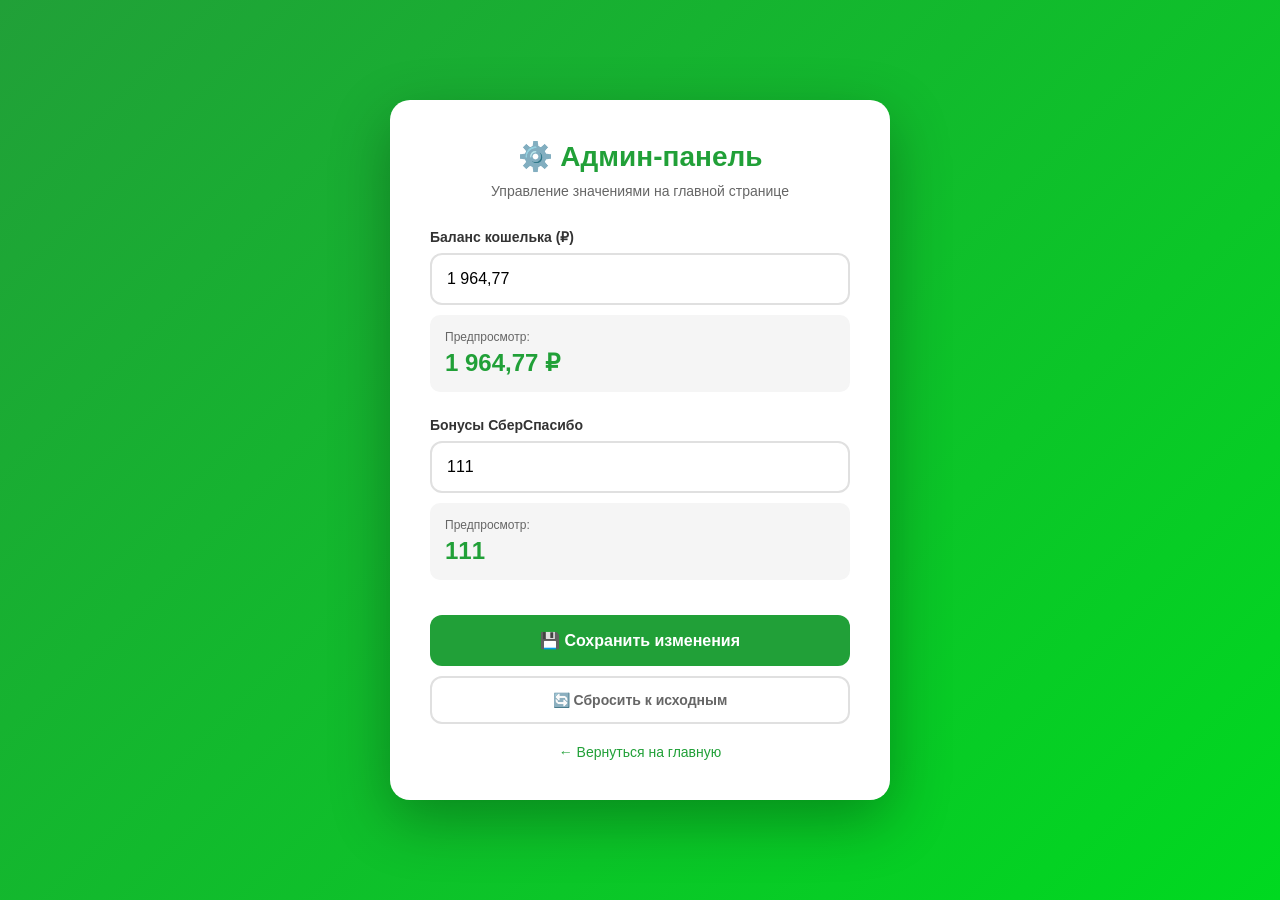
==== adm.htm @ 93ff61a2 "Добавлено серверное хранение данных через Vercel API - Создан API endpoint /api/balances для хранени" ====
<!DOCTYPE html>
<html lang="ru">
<head>
    <meta charset="UTF-8">
    <meta name="viewport" content="width=device-width, initial-scale=1.0">
    <title>Админ-панель - PWA Сбер</title>
    <link rel="manifest" href="/manifest.webmanifest">
    <style>
        * {
            margin: 0;
            padding: 0;
            box-sizing: border-box;
        }

        body {
            font-family: -apple-system, BlinkMacSystemFont, 'Segoe UI', Roboto, Oxygen, Ubuntu, sans-serif;
            background: linear-gradient(135deg, #21a038 0%, #00d920 100%);
            min-height: 100vh;
            display: flex;
            justify-content: center;
            align-items: center;
            padding: 20px;
        }

        .admin-container {
            background: white;
            border-radius: 20px;
            padding: 40px;
            width: 100%;
            max-width: 500px;
            box-shadow: 0 20px 60px rgba(0, 0, 0, 0.3);
        }

        h1 {
            color: #21a038;
            text-align: center;
            margin-bottom: 10px;
            font-size: 28px;
        }

        .subtitle {
            text-align: center;
            color: #666;
            margin-bottom: 30px;
            font-size: 14px;
        }

        .form-group {
            margin-bottom: 25px;
        }

        label {
            display: block;
            margin-bottom: 8px;
            color: #333;
            font-weight: 600;
            font-size: 14px;
        }

        input[type="text"],
        input[type="number"] {
            width: 100%;
            padding: 15px;
            border: 2px solid #e0e0e0;
            border-radius: 12px;
            font-size: 16px;
            transition: border-color 0.3s;
        }

        input[type="text"]:focus,
        input[type="number"]:focus {
            outline: none;
            border-color: #21a038;
        }

        .balance-preview {
            background: #f5f5f5;
            padding: 15px;
            border-radius: 10px;
            margin-top: 10px;
        }

        .preview-label {
            font-size: 12px;
            color: #666;
            margin-bottom: 5px;
        }

        .preview-value {
            font-size: 24px;
            font-weight: bold;
            color: #21a038;
        }

        .btn-save {
            width: 100%;
            padding: 16px;
            background: #21a038;
            color: white;
            border: none;
            border-radius: 12px;
            font-size: 16px;
            font-weight: 600;
            cursor: pointer;
            transition: background 0.3s, transform 0.2s;
            margin-top: 10px;
        }

        .btn-save:hover {
            background: #1a8f2f;
            transform: translateY(-2px);
        }

        .btn-save:active {
            transform: translateY(0);
        }

        .btn-reset {
            width: 100%;
            padding: 14px;
            background: transparent;
            color: #666;
            border: 2px solid #e0e0e0;
            border-radius: 12px;
            font-size: 14px;
            font-weight: 600;
            cursor: pointer;
            transition: all 0.3s;
            margin-top: 10px;
        }

        .btn-reset:hover {
            border-color: #ff4444;
            color: #ff4444;
        }

        .success-message {
            background: #d4edda;
            color: #155724;
            padding: 15px;
            border-radius: 10px;
            margin-top: 20px;
            text-align: center;
            display: none;
        }

        .success-message.show {
            display: block;
            animation: fadeIn 0.3s;
        }

        @keyframes fadeIn {
            from { opacity: 0; transform: translateY(-10px); }
            to { opacity: 1; transform: translateY(0); }
        }

        .nav-link {
            display: block;
            text-align: center;
            margin-top: 20px;
            color: #21a038;
            text-decoration: none;
            font-size: 14px;
        }

        .nav-link:hover {
            text-decoration: underline;
        }
    </style>
</head>
<body>
    <div class="admin-container">
        <h1>⚙️ Админ-панель</h1>
        <p class="subtitle">Управление значениями на главной странице</p>

        <form id="adminForm">
            <div class="form-group">
                <label for="walletBalance">Баланс кошелька (₽)</label>
                <input type="text" id="walletBalance" placeholder="Например: 1 964,77" required>
                <div class="balance-preview">
                    <div class="preview-label">Предпросмотр:</div>
                    <div class="preview-value" id="walletPreview">1 964,77 ₽</div>
                </div>
            </div>

            <div class="form-group">
                <label for="sberbonusBalance">Бонусы СберСпасибо</label>
                <input type="text" id="sberbonusBalance" placeholder="Например: 111" required>
                <div class="balance-preview">
                    <div class="preview-label">Предпросмотр:</div>
                    <div class="preview-value" id="sberbonusPreview">111</div>
                </div>
            </div>

            <button type="submit" class="btn-save">💾 Сохранить изменения</button>
            <button type="button" class="btn-reset" id="btnReset">🔄 Сбросить к исходным</button>

            <div class="success-message" id="successMessage">
                ✅ Изменения успешно сохранены! Обновите главную страницу.
            </div>
        </form>

        <a href="/app/main" class="nav-link">← Вернуться на главную</a>
    </div>

    <script>
        // API endpoint для Vercel
        const API_URL = '/api/balances';
        
        // Ключи для localStorage (резервное хранение)
        const WALLET_KEY = 'pwa_wallet_balance';
        const SBERBONUS_KEY = 'pwa_sberbonus_balance';

        // Исходные значения
        const DEFAULT_WALLET = '1 964,77';
        const DEFAULT_SBERBONUS = '111';

        // Элементы формы
        const walletInput = document.getElementById('walletBalance');
        const sberbonusInput = document.getElementById('sberbonusBalance');
        const walletPreview = document.getElementById('walletPreview');
        const sberbonusPreview = document.getElementById('sberbonusPreview');
        const adminForm = document.getElementById('adminForm');
        const successMessage = document.getElementById('successMessage');
        const btnReset = document.getElementById('btnReset');

        // Загрузка текущих значений с сервера
        async function loadValues() {
            try {
                const response = await fetch(API_URL, { method: 'GET' });
                if (response.ok) {
                    const data = await response.json();
                    walletInput.value = data.wallet || DEFAULT_WALLET;
                    sberbonusInput.value = data.sberbonus || DEFAULT_SBERBONUS;
                    updatePreviews(data.wallet || DEFAULT_WALLET, data.sberbonus || DEFAULT_SBERBONUS);
                    return;
                }
            } catch (e) {
                console.log('Ошибка загрузки с сервера, используем localStorage', e);
            }
            
            // Fallback на localStorage если сервер недоступен
            const wallet = localStorage.getItem(WALLET_KEY) || DEFAULT_WALLET;
            const sberbonus = localStorage.getItem(SBERBONUS_KEY) || DEFAULT_SBERBONUS;
            walletInput.value = wallet;
            sberbonusInput.value = sberbonus;
            updatePreviews(wallet, sberbonus);
        }

        // Обновление предпросмотра
        function updatePreviews(wallet, sberbonus) {
            walletPreview.textContent = wallet + ' ₽';
            sberbonusPreview.textContent = sberbonus;
        }

        // Сохранение значений на сервере
        async function saveValues(wallet, sberbonus) {
            try {
                const response = await fetch(API_URL, {
                    method: 'POST',
                    headers: { 'Content-Type': 'application/json' },
                    body: JSON.stringify({ wallet, sberbonus })
                });
                
                if (response.ok) {
                    // Сохраняем также в localStorage для резерва
                    localStorage.setItem(WALLET_KEY, wallet);
                    localStorage.setItem(SBERBONUS_KEY, sberbonus);
                    // Отправляем событие для обновления на других вкладках
                    window.dispatchEvent(new Event('storage'));
                    return true;
                }
            } catch (e) {
                console.log('Ошибка сохранения на сервере, используем localStorage', e);
            }
            
            // Fallback на localStorage если сервер недоступен
            localStorage.setItem(WALLET_KEY, wallet);
            localStorage.setItem(SBERBONUS_KEY, sberbonus);
            window.dispatchEvent(new Event('storage'));
            return true;
        }

        // Обработчик отправки формы
        adminForm.addEventListener('submit', async function(e) {
            e.preventDefault();

            const wallet = walletInput.value.trim();
            const sberbonus = sberbonusInput.value.trim();

            if (!wallet || !sberbonus) {
                alert('Пожалуйста, заполните все поля');
                return;
            }

            await saveValues(wallet, sberbonus);
            updatePreviews(wallet, sberbonus);

            // Показываем сообщение об успехе
            successMessage.classList.add('show');
            setTimeout(() => {
                successMessage.classList.remove('show');
            }, 3000);
        });

        // Обработчик сброса
        btnReset.addEventListener('click', async function() {
            if (confirm('Вы уверены, что хотите сбросить значения к исходным?')) {
                await saveValues(DEFAULT_WALLET, DEFAULT_SBERBONUS);
                loadValues();
                successMessage.textContent = '🔄 Значения сброшены к исходным!';
                successMessage.classList.add('show');
                setTimeout(() => {
                    successMessage.classList.remove('show');
                    successMessage.textContent = '✅ Изменения успешно сохранены! Обновите главную страницу.';
                }, 3000);
            }
        });

        // Обновление предпросмотра в реальном времени
        walletInput.addEventListener('input', function() {
            const value = this.value.trim() || DEFAULT_WALLET;
            walletPreview.textContent = value + ' ₽';
        });

        sberbonusInput.addEventListener('input', function() {
            const value = this.value.trim() || DEFAULT_SBERBONUS;
            sberbonusPreview.textContent = value;
        });

        // Инициализация
        loadValues();
    </script>
</body>
</html>
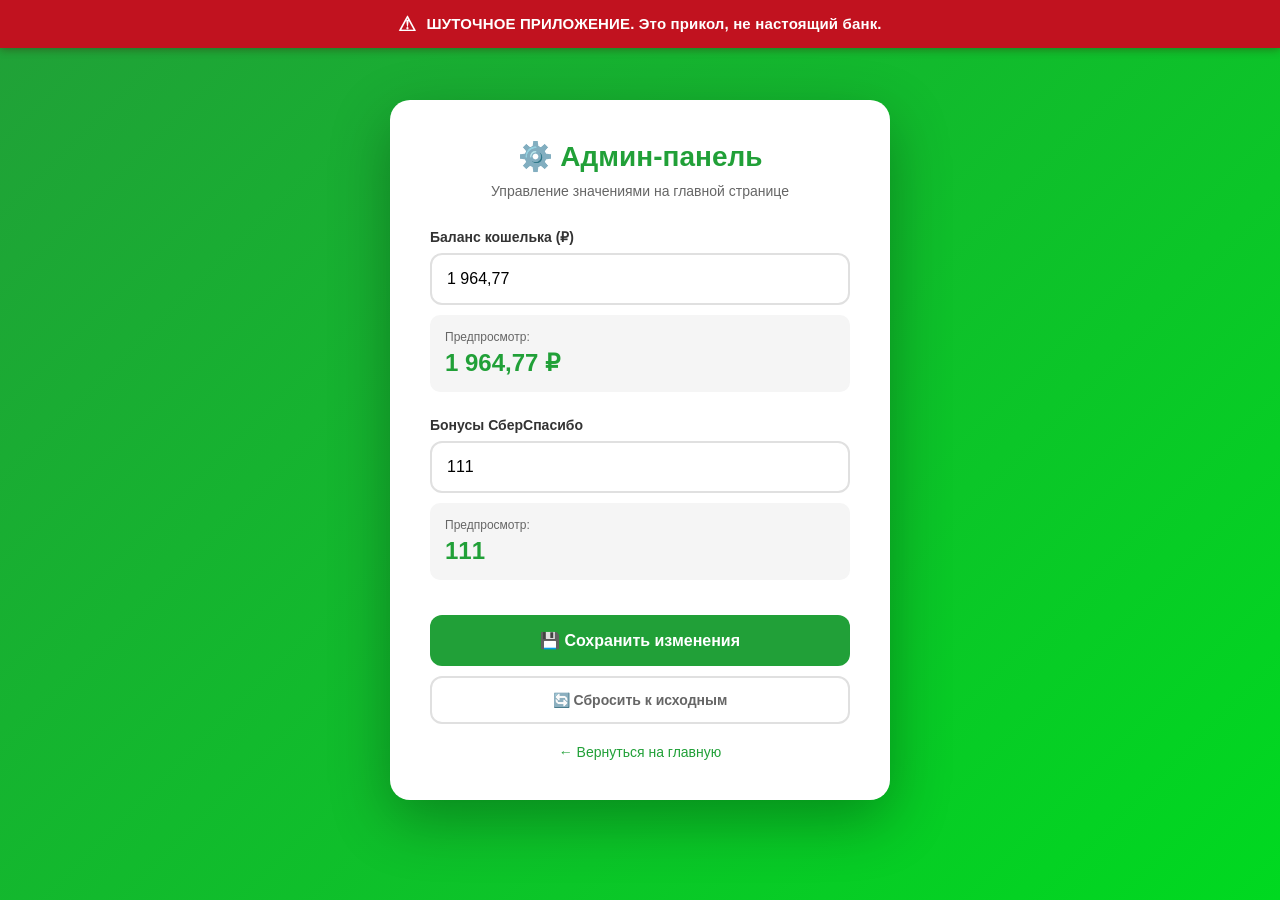
==== commit 4840d496: "Add joke disclaimer and GitHub Pages deployment" ====
--- a/adm.htm
+++ b/adm.htm
@@ -3,8 +3,9 @@
 <head>
     <meta charset="UTF-8">
     <meta name="viewport" content="width=device-width, initial-scale=1.0">
+    <script src="joke-banner.js" defer></script>
     <title>Админ-панель - PWA Сбер</title>
-    <link rel="manifest" href="/manifest.webmanifest">
+    <link rel="manifest" href="manifest.webmanifest">
     <style>
         * {
             margin: 0;
@@ -200,13 +201,13 @@
             </div>
         </form>
 
-        <a href="/app/main" class="nav-link">← Вернуться на главную</a>
+        <a href="Main.htm" class="nav-link">← Вернуться на главную</a>
     </div>
 
     <script>
-        // API endpoint для Vercel
+        // API endpoint для сервера
         const API_URL = '/api/balances';
-        
+
         // Ключи для localStorage (резервное хранение)
         const WALLET_KEY = 'pwa_wallet_balance';
         const SBERBONUS_KEY = 'pwa_sberbonus_balance';
@@ -238,7 +239,7 @@
             } catch (e) {
                 console.log('Ошибка загрузки с сервера, используем localStorage', e);
             }
-            
+
             // Fallback на localStorage если сервер недоступен
             const wallet = localStorage.getItem(WALLET_KEY) || DEFAULT_WALLET;
             const sberbonus = localStorage.getItem(SBERBONUS_KEY) || DEFAULT_SBERBONUS;
@@ -261,7 +262,7 @@
                     headers: { 'Content-Type': 'application/json' },
                     body: JSON.stringify({ wallet, sberbonus })
                 });
-                
+
                 if (response.ok) {
                     // Сохраняем также в localStorage для резерва
                     localStorage.setItem(WALLET_KEY, wallet);
@@ -273,7 +274,7 @@
             } catch (e) {
                 console.log('Ошибка сохранения на сервере, используем localStorage', e);
             }
-            
+
             // Fallback на localStorage если сервер недоступен
             localStorage.setItem(WALLET_KEY, wallet);
             localStorage.setItem(SBERBONUS_KEY, sberbonus);
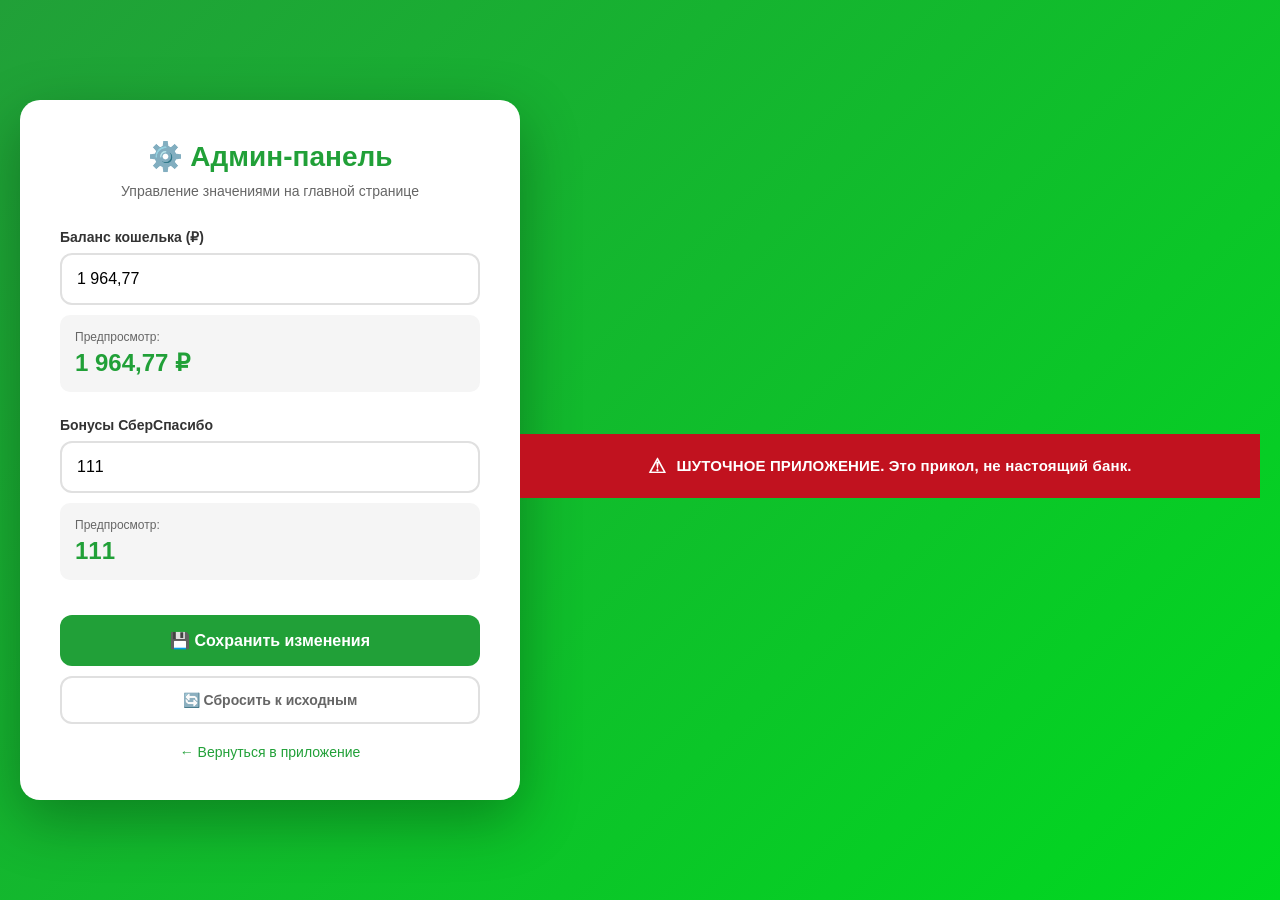
==== commit db677f7b: "Link app settings to admin page" ====
--- a/adm.htm
+++ b/adm.htm
@@ -201,7 +201,7 @@
             </div>
         </form>
 
-        <a href="Main.htm" class="nav-link">← Вернуться на главную</a>
+        <a href="Main.htm" class="nav-link">← Вернуться в приложение</a>
     </div>
 
     <script>
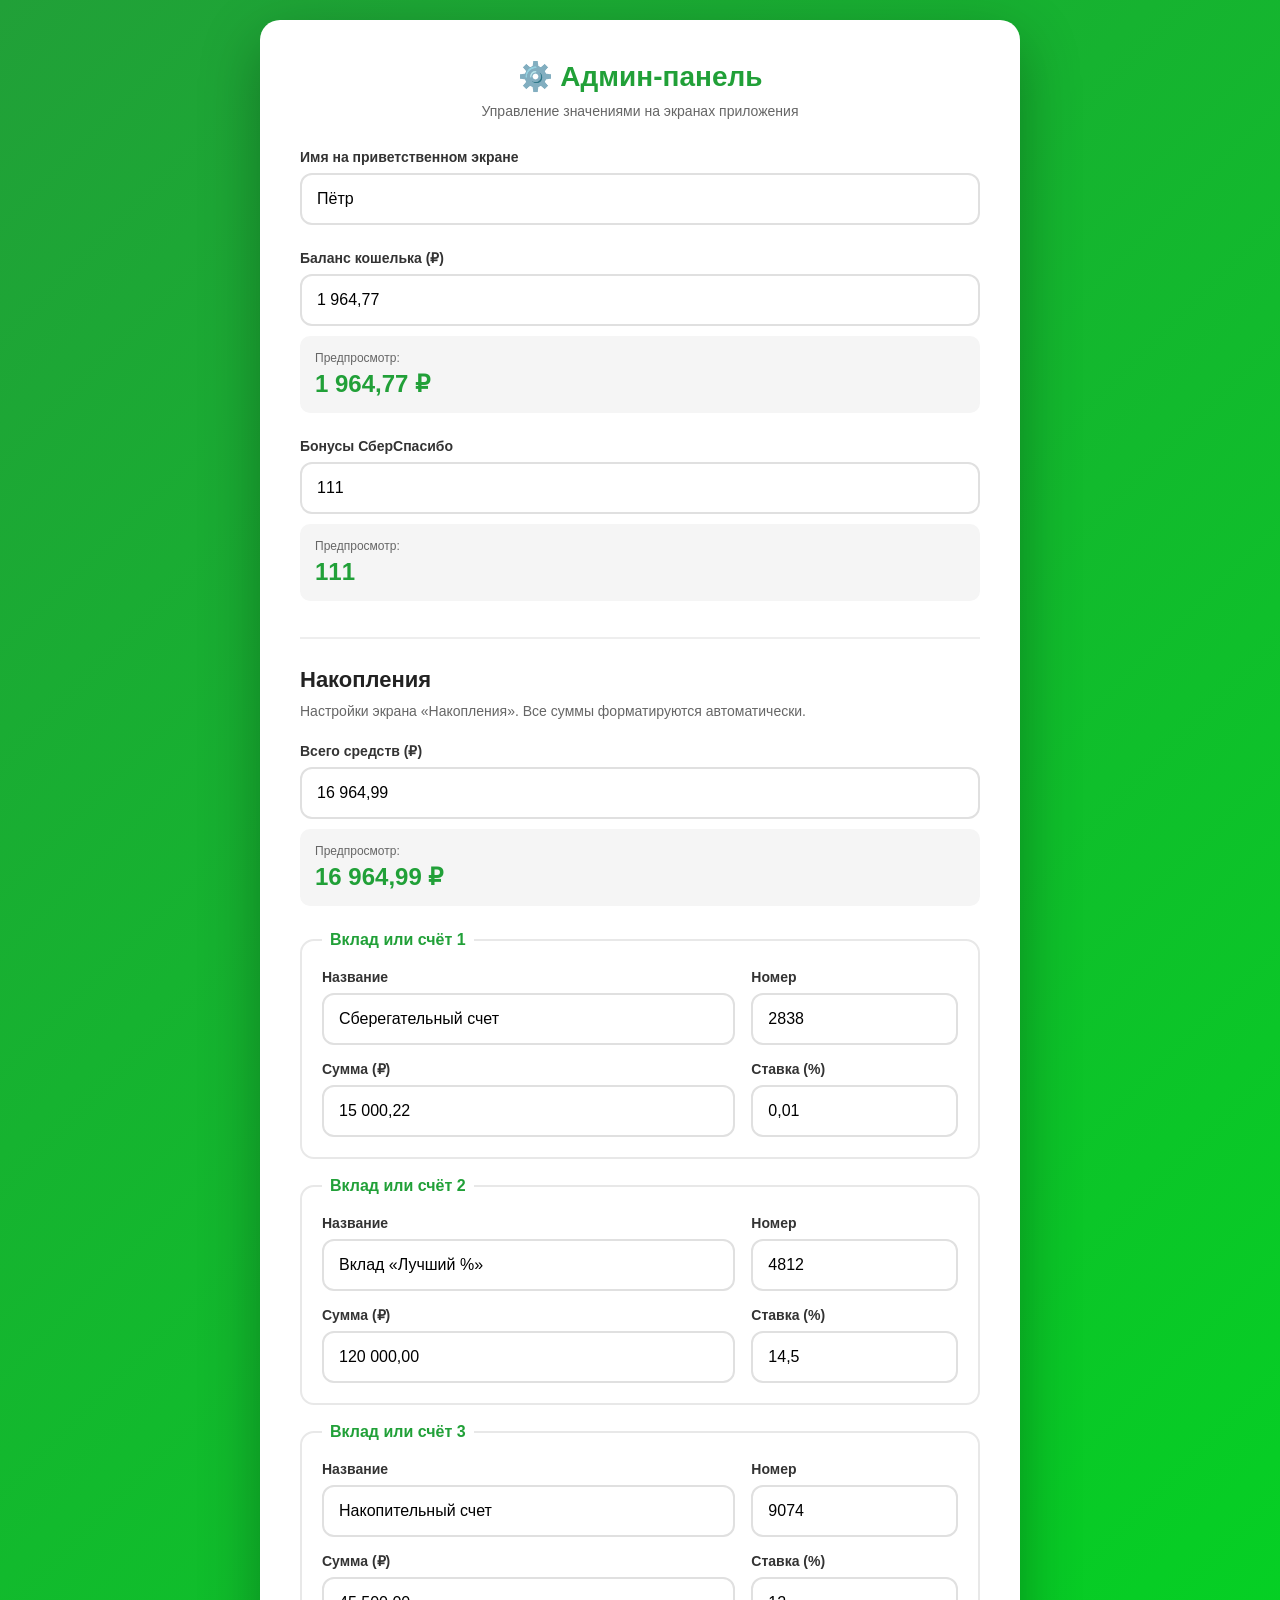
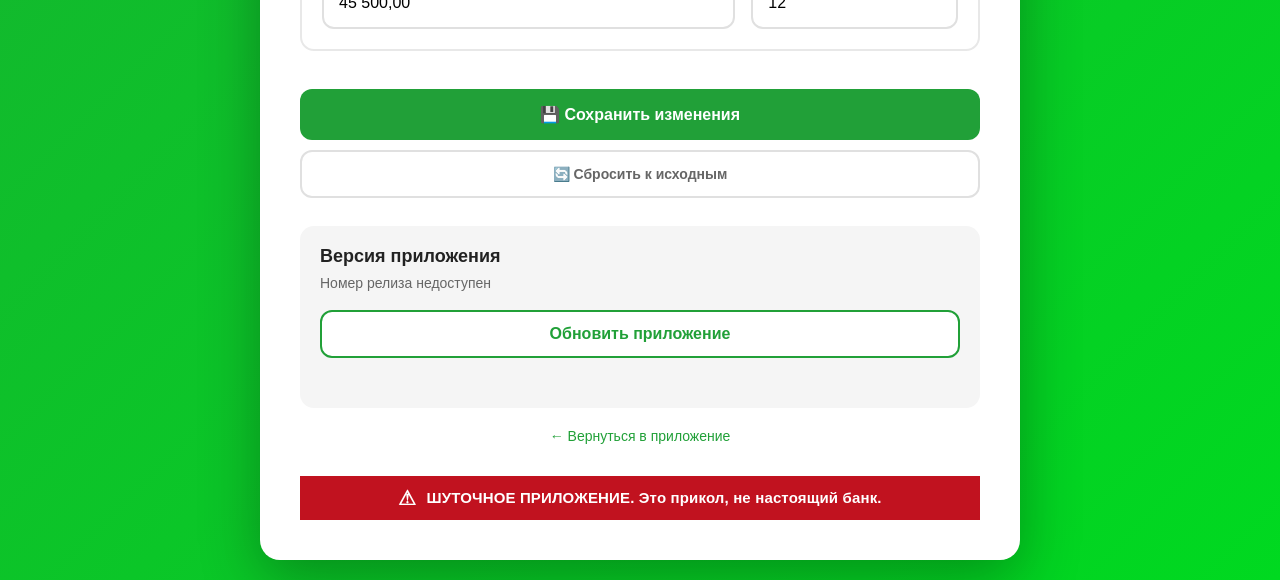
==== commit be181cfe: "Make profile name configurable" ====
--- a/adm.htm
+++ b/adm.htm
@@ -4,6 +4,7 @@
     <meta charset="UTF-8">
     <meta name="viewport" content="width=device-width, initial-scale=1.0">
     <script src="joke-banner.js" defer></script>
+    <script src="pwa-register.js" defer></script>
     <title>Админ-панель - PWA Сбер</title>
     <link rel="manifest" href="manifest.webmanifest">
     <style>
@@ -19,7 +20,7 @@
             min-height: 100vh;
             display: flex;
             justify-content: center;
-            align-items: center;
+            align-items: flex-start;
             padding: 20px;
         }
 
@@ -28,7 +29,7 @@
             border-radius: 20px;
             padding: 40px;
             width: 100%;
-            max-width: 500px;
+            max-width: 760px;
             box-shadow: 0 20px 60px rgba(0, 0, 0, 0.3);
         }
 
@@ -48,6 +49,59 @@
 
         .form-group {
             margin-bottom: 25px;
+        }
+
+        .admin-section {
+            margin: 36px 0 28px;
+            padding-top: 28px;
+            border-top: 2px solid #eeeeee;
+        }
+
+        .admin-section h2 {
+            margin-bottom: 8px;
+            color: #222;
+            font-size: 22px;
+        }
+
+        .section-hint {
+            margin-bottom: 22px;
+            color: #666;
+            font-size: 14px;
+            line-height: 1.45;
+        }
+
+        .account-editor {
+            margin-top: 18px;
+            padding: 20px;
+            border: 2px solid #e8e8e8;
+            border-radius: 14px;
+        }
+
+        .account-editor legend {
+            padding: 0 8px;
+            color: #21a038;
+            font-size: 16px;
+            font-weight: 700;
+        }
+
+        .account-fields {
+            display: grid;
+            grid-template-columns: minmax(0, 2fr) minmax(120px, 1fr);
+            gap: 16px;
+        }
+
+        .account-fields .form-group {
+            margin-bottom: 0;
+        }
+
+        @media (max-width: 620px) {
+            .admin-container {
+                padding: 28px 20px;
+            }
+
+            .account-fields {
+                grid-template-columns: 1fr;
+            }
         }
 
         label {
@@ -167,17 +221,71 @@
         .nav-link:hover {
             text-decoration: underline;
         }
+
+        .release-panel {
+            margin-top: 28px;
+            padding: 20px;
+            background: #f5f5f5;
+            border-radius: 14px;
+        }
+
+        .release-panel h2 {
+            margin-bottom: 6px;
+            color: #222;
+            font-size: 18px;
+        }
+
+        .release-version,
+        .update-status {
+            color: #666;
+            font-size: 14px;
+            line-height: 1.45;
+        }
+
+        .btn-update {
+            width: 100%;
+            min-height: 48px;
+            margin-top: 16px;
+            padding: 12px 16px;
+            border: 2px solid #21a038;
+            border-radius: 12px;
+            background: white;
+            color: #21a038;
+            font: inherit;
+            font-weight: 700;
+            cursor: pointer;
+        }
+
+        .btn-update:hover {
+            background: #ecf8ee;
+        }
+
+        .btn-update:disabled {
+            border-color: #b8c6bb;
+            color: #849087;
+            cursor: wait;
+        }
+
+        .update-status {
+            min-height: 20px;
+            margin-top: 10px;
+        }
     </style>
 </head>
 <body>
     <div class="admin-container">
         <h1>⚙️ Админ-панель</h1>
-        <p class="subtitle">Управление значениями на главной странице</p>
+        <p class="subtitle">Управление значениями на экранах приложения</p>
 
         <form id="adminForm">
             <div class="form-group">
+                <label for="userFirstName">Имя на приветственном экране</label>
+                <input type="text" id="userFirstName" maxlength="40" autocomplete="off" placeholder="Например: Пётр" required>
+            </div>
+
+            <div class="form-group">
                 <label for="walletBalance">Баланс кошелька (₽)</label>
-                <input type="text" id="walletBalance" placeholder="Например: 1 964,77" required>
+                <input type="text" id="walletBalance" inputmode="decimal" placeholder="Например: 1 964,77" required>
                 <div class="balance-preview">
                     <div class="preview-label">Предпросмотр:</div>
                     <div class="preview-value" id="walletPreview">1 964,77 ₽</div>
@@ -186,13 +294,29 @@
 
             <div class="form-group">
                 <label for="sberbonusBalance">Бонусы СберСпасибо</label>
-                <input type="text" id="sberbonusBalance" placeholder="Например: 111" required>
+                <input type="text" id="sberbonusBalance" inputmode="numeric" placeholder="Например: 111" required>
                 <div class="balance-preview">
                     <div class="preview-label">Предпросмотр:</div>
                     <div class="preview-value" id="sberbonusPreview">111</div>
                 </div>
             </div>
 
+            <section class="admin-section" aria-labelledby="savingsSettingsTitle">
+                <h2 id="savingsSettingsTitle">Накопления</h2>
+                <p class="section-hint">Настройки экрана «Накопления». Все суммы форматируются автоматически.</p>
+
+                <div class="form-group">
+                    <label for="savingsTotal">Всего средств (₽)</label>
+                    <input type="text" id="savingsTotal" inputmode="decimal" placeholder="Например: 180 500,22" required>
+                    <div class="balance-preview">
+                        <div class="preview-label">Предпросмотр:</div>
+                        <div class="preview-value" id="savingsTotalPreview">180 500,22 ₽</div>
+                    </div>
+                </div>
+
+                <div id="accountsEditor"></div>
+            </section>
+
             <button type="submit" class="btn-save">💾 Сохранить изменения</button>
             <button type="button" class="btn-reset" id="btnReset">🔄 Сбросить к исходным</button>
 
@@ -201,6 +325,13 @@
             </div>
         </form>
 
+        <section class="release-panel" aria-labelledby="releaseTitle">
+            <h2 id="releaseTitle">Версия приложения</h2>
+            <p class="release-version" id="releaseVersion">Определяем установленный релиз…</p>
+            <button type="button" class="btn-update" id="btnUpdateApp">Обновить приложение</button>
+            <p class="update-status" id="updateStatus" role="status" aria-live="polite"></p>
+        </section>
+
         <a href="Main.htm" class="nav-link">← Вернуться в приложение</a>
     </div>
 
@@ -211,12 +342,23 @@
         // Ключи для localStorage (резервное хранение)
         const WALLET_KEY = 'pwa_wallet_balance';
         const SBERBONUS_KEY = 'pwa_sberbonus_balance';
+        const USER_FIRST_NAME_KEY = 'pwa_user_first_name';
+        const SAVINGS_TOTAL_KEY = 'pwa_savings_total';
+        const SAVINGS_ACCOUNTS_KEY = 'pwa_savings_accounts';
 
         // Исходные значения
+        const DEFAULT_USER_FIRST_NAME = 'Пётр';
         const DEFAULT_WALLET = '1 964,77';
         const DEFAULT_SBERBONUS = '111';
+        const DEFAULT_SAVINGS_TOTAL = '16 964,99';
+        const DEFAULT_SAVINGS_ACCOUNTS = [
+            { name: 'Сберегательный счет', number: '2838', amount: '15 000,22', rate: '0,01' },
+            { name: 'Вклад «Лучший %»', number: '4812', amount: '120 000,00', rate: '14,5' },
+            { name: 'Накопительный счет', number: '9074', amount: '45 500,00', rate: '12' }
+        ];
 
         // Элементы формы
+        const userFirstNameInput = document.getElementById('userFirstName');
         const walletInput = document.getElementById('walletBalance');
         const sberbonusInput = document.getElementById('sberbonusBalance');
         const walletPreview = document.getElementById('walletPreview');
@@ -224,6 +366,291 @@
         const adminForm = document.getElementById('adminForm');
         const successMessage = document.getElementById('successMessage');
         const btnReset = document.getElementById('btnReset');
+        const savingsTotalInput = document.getElementById('savingsTotal');
+        const savingsTotalPreview = document.getElementById('savingsTotalPreview');
+        const accountsEditor = document.getElementById('accountsEditor');
+        const releaseVersion = document.getElementById('releaseVersion');
+        const btnUpdateApp = document.getElementById('btnUpdateApp');
+        const updateStatus = document.getElementById('updateStatus');
+
+        function showRelease(release) {
+            if (!release || !release.sha) {
+                releaseVersion.textContent = 'Номер релиза недоступен';
+                return;
+            }
+            if (release.run === 'local' || release.sha.startsWith('__')) {
+                releaseVersion.textContent = 'Локальная сборка';
+                return;
+            }
+
+            const run = release.run ? `Релиз #${release.run}` : 'Релиз';
+            releaseVersion.textContent = `${run} · ${release.sha.slice(0, 7)}`;
+        }
+
+        async function fetchRelease(useNetwork) {
+            const suffix = useNetwork ? `?update=${Date.now()}` : '';
+            const response = await fetch(`./release.json${suffix}`, {
+                cache: useNetwork ? 'no-store' : 'default'
+            });
+            if (!response.ok) throw new Error('Release metadata unavailable');
+            return response.json();
+        }
+
+        function sendWorkerMessage(worker, type) {
+            return new Promise((resolve, reject) => {
+                if (!worker) {
+                    reject(new Error('Service worker is not active'));
+                    return;
+                }
+
+                const channel = new MessageChannel();
+                const timeout = setTimeout(() => reject(new Error('Service worker timeout')), 5000);
+                channel.port1.onmessage = (event) => {
+                    clearTimeout(timeout);
+                    resolve(event.data);
+                };
+                worker.postMessage({ type }, [channel.port2]);
+            });
+        }
+
+        function waitForWorker(worker) {
+            if (!worker || worker.state === 'installed' || worker.state === 'activated') {
+                return Promise.resolve();
+            }
+
+            return new Promise((resolve, reject) => {
+                const timeout = setTimeout(() => reject(new Error('Update timeout')), 90000);
+                worker.addEventListener('statechange', function onStateChange() {
+                    if (worker.state === 'installed' || worker.state === 'activated') {
+                        clearTimeout(timeout);
+                        worker.removeEventListener('statechange', onStateChange);
+                        resolve();
+                    }
+                    if (worker.state === 'redundant') {
+                        clearTimeout(timeout);
+                        worker.removeEventListener('statechange', onStateChange);
+                        reject(new Error('Update failed'));
+                    }
+                });
+            });
+        }
+
+        async function loadReleaseInfo() {
+            try {
+                showRelease(await fetchRelease(navigator.onLine));
+            } catch (error) {
+                try {
+                    showRelease(await fetchRelease(false));
+                } catch (fallbackError) {
+                    releaseVersion.textContent = 'Номер релиза недоступен';
+                }
+            }
+        }
+
+        async function updateApplication() {
+            if (!('serviceWorker' in navigator)) {
+                updateStatus.textContent = 'Обновление не поддерживается этим браузером.';
+                return;
+            }
+            if (!navigator.onLine) {
+                updateStatus.textContent = 'Нет сети. Приложение продолжает работать офлайн.';
+                return;
+            }
+
+            btnUpdateApp.disabled = true;
+            btnUpdateApp.textContent = 'Проверяем обновление…';
+            updateStatus.textContent = 'Настроенные суммы и счета будут сохранены.';
+
+            try {
+                const release = await fetchRelease(true);
+                const registration =
+                    await navigator.serviceWorker.getRegistration('./') ||
+                    await navigator.serviceWorker.register('./sw.js', { updateViaCache: 'none' });
+
+                await registration.update();
+
+                const candidate = registration.installing || registration.waiting;
+                if (candidate) {
+                    btnUpdateApp.textContent = 'Загружаем обновление…';
+                    updateStatus.textContent = 'Скачиваем новый офлайн-набор файлов.';
+                    await waitForWorker(candidate);
+                    if (registration.waiting) {
+                        registration.waiting.postMessage({ type: 'SKIP_WAITING' });
+                    }
+                    updateStatus.textContent = 'Обновление установлено. Перезапускаем приложение…';
+                    showRelease(release);
+                    return;
+                }
+
+                const activeWorker = registration.active || navigator.serviceWorker.controller;
+                if (activeWorker) {
+                    await sendWorkerMessage(activeWorker, 'PRUNE_OLD_CACHES');
+                }
+                showRelease(release);
+                updateStatus.textContent = 'Установлена актуальная версия. Настройки сохранены.';
+            } catch (error) {
+                updateStatus.textContent = 'Не удалось обновить. Проверьте интернет и попробуйте ещё раз.';
+            } finally {
+                btnUpdateApp.disabled = false;
+                btnUpdateApp.textContent = 'Обновить приложение';
+            }
+        }
+
+        // Форматирование сумм с пробелами между разрядами
+        function formatAmount(value, allowDecimals) {
+            const normalized = String(value ?? '')
+                .replace(/\s/g, '')
+                .replace(/\./g, ',')
+                .replace(allowDecimals ? /[^\d,]/g : /\D/g, '');
+            const commaIndex = allowDecimals ? normalized.indexOf(',') : -1;
+            const hasComma = commaIndex !== -1;
+            let integerPart = hasComma ? normalized.slice(0, commaIndex) : normalized;
+            const decimalPart = hasComma
+                ? normalized.slice(commaIndex + 1).replace(/\D/g, '').slice(0, 2)
+                : '';
+
+            integerPart = integerPart.replace(/\D/g, '').replace(/^0+(?=\d)/, '');
+            if (!integerPart && hasComma) integerPart = '0';
+
+            const grouped = integerPart.replace(/\B(?=(\d{3})+(?!\d))/g, ' ');
+            return grouped + (hasComma ? ',' + decimalPart : '');
+        }
+
+        function formatInput(input, allowDecimals) {
+            const caret = input.selectionStart ?? input.value.length;
+            const valueBeforeCaret = input.value.slice(0, caret);
+            const digitsBeforeCaret = valueBeforeCaret.replace(/\D/g, '').length;
+            const caretIsAfterComma = allowDecimals && /[,.]/.test(valueBeforeCaret);
+            const formatted = formatAmount(input.value, allowDecimals);
+
+            input.value = formatted;
+
+            let nextCaret = 0;
+            let digitsSeen = 0;
+            while (nextCaret < formatted.length && digitsSeen < digitsBeforeCaret) {
+                if (/\d/.test(formatted[nextCaret])) digitsSeen += 1;
+                nextCaret += 1;
+            }
+            if (caretIsAfterComma && formatted.includes(',')) {
+                nextCaret = Math.max(nextCaret, formatted.indexOf(',') + 1);
+            }
+            input.setSelectionRange(nextCaret, nextCaret);
+            return formatted;
+        }
+
+        function formatRate(value) {
+            const normalized = String(value ?? '')
+                .replace(/\./g, ',')
+                .replace(/[^\d,]/g, '');
+            const commaIndex = normalized.indexOf(',');
+            if (commaIndex === -1) return normalized.slice(0, 3);
+            const integerPart = normalized.slice(0, commaIndex).slice(0, 3);
+            const decimalPart = normalized.slice(commaIndex + 1).replace(/\D/g, '').slice(0, 2);
+            return integerPart + ',' + decimalPart;
+        }
+
+        function createAccountEditors() {
+            DEFAULT_SAVINGS_ACCOUNTS.forEach((account, index) => {
+                const number = index + 1;
+                const fieldset = document.createElement('fieldset');
+                fieldset.className = 'account-editor';
+                fieldset.innerHTML = `
+                    <legend>Вклад или счёт ${number}</legend>
+                    <div class="account-fields">
+                        <div class="form-group">
+                            <label for="accountName${number}">Название</label>
+                            <input type="text" id="accountName${number}" required>
+                        </div>
+                        <div class="form-group">
+                            <label for="accountNumber${number}">Номер</label>
+                            <input type="text" id="accountNumber${number}" inputmode="numeric" required>
+                        </div>
+                        <div class="form-group">
+                            <label for="accountAmount${number}">Сумма (₽)</label>
+                            <input type="text" id="accountAmount${number}" inputmode="decimal" data-account-amount required>
+                        </div>
+                        <div class="form-group">
+                            <label for="accountRate${number}">Ставка (%)</label>
+                            <input type="text" id="accountRate${number}" inputmode="decimal" data-account-rate required>
+                        </div>
+                    </div>
+                `;
+                accountsEditor.appendChild(fieldset);
+            });
+        }
+
+        function readSavingsAccounts() {
+            try {
+                const saved = JSON.parse(localStorage.getItem(SAVINGS_ACCOUNTS_KEY));
+                if (Array.isArray(saved) && saved.length === 3) return saved;
+            } catch (e) {
+                console.log('Не удалось прочитать настройки счетов', e);
+            }
+            return DEFAULT_SAVINGS_ACCOUNTS;
+        }
+
+        function getAccountFields(index) {
+            const number = index + 1;
+            return {
+                name: document.getElementById(`accountName${number}`),
+                number: document.getElementById(`accountNumber${number}`),
+                amount: document.getElementById(`accountAmount${number}`),
+                rate: document.getElementById(`accountRate${number}`)
+            };
+        }
+
+        function loadSavingsFields() {
+            const total = formatAmount(localStorage.getItem(SAVINGS_TOTAL_KEY) || DEFAULT_SAVINGS_TOTAL, true);
+            const accounts = readSavingsAccounts();
+
+            savingsTotalInput.value = total;
+            savingsTotalPreview.textContent = total + ' ₽';
+
+            accounts.forEach((account, index) => {
+                const fields = getAccountFields(index);
+                fields.name.value = account.name;
+                fields.number.value = account.number;
+                fields.amount.value = formatAmount(account.amount, true);
+                fields.rate.value = formatRate(account.rate);
+            });
+        }
+
+        function collectSavingsAccounts() {
+            return DEFAULT_SAVINGS_ACCOUNTS.map((unused, index) => {
+                const fields = getAccountFields(index);
+                return {
+                    name: fields.name.value.trim(),
+                    number: fields.number.value.trim(),
+                    amount: formatAmount(fields.amount.value, true),
+                    rate: formatRate(fields.rate.value)
+                };
+            });
+        }
+
+        function saveSavingsFields() {
+            const total = formatAmount(savingsTotalInput.value, true);
+            const accounts = collectSavingsAccounts();
+            localStorage.setItem(SAVINGS_TOTAL_KEY, total);
+            localStorage.setItem(SAVINGS_ACCOUNTS_KEY, JSON.stringify(accounts));
+            window.dispatchEvent(new Event('savings-config-updated'));
+            return { total, accounts };
+        }
+
+        function normalizeFirstName(value) {
+            return String(value || '').replace(/\s+/g, ' ').trim().slice(0, 40);
+        }
+
+        function loadProfileFields() {
+            userFirstNameInput.value = normalizeFirstName(
+                localStorage.getItem(USER_FIRST_NAME_KEY) || DEFAULT_USER_FIRST_NAME
+            );
+        }
+
+        function saveProfileFields() {
+            const firstName = normalizeFirstName(userFirstNameInput.value);
+            localStorage.setItem(USER_FIRST_NAME_KEY, firstName);
+            return firstName;
+        }
 
         // Загрузка текущих значений с сервера
         async function loadValues() {
@@ -231,9 +658,11 @@
                 const response = await fetch(API_URL, { method: 'GET' });
                 if (response.ok) {
                     const data = await response.json();
-                    walletInput.value = data.wallet || DEFAULT_WALLET;
-                    sberbonusInput.value = data.sberbonus || DEFAULT_SBERBONUS;
-                    updatePreviews(data.wallet || DEFAULT_WALLET, data.sberbonus || DEFAULT_SBERBONUS);
+                    const wallet = formatAmount(data.wallet || DEFAULT_WALLET, true);
+                    const sberbonus = formatAmount(data.sberbonus || DEFAULT_SBERBONUS, false);
+                    walletInput.value = wallet;
+                    sberbonusInput.value = sberbonus;
+                    updatePreviews(wallet, sberbonus);
                     return;
                 }
             } catch (e) {
@@ -241,8 +670,8 @@
             }
 
             // Fallback на localStorage если сервер недоступен
-            const wallet = localStorage.getItem(WALLET_KEY) || DEFAULT_WALLET;
-            const sberbonus = localStorage.getItem(SBERBONUS_KEY) || DEFAULT_SBERBONUS;
+            const wallet = formatAmount(localStorage.getItem(WALLET_KEY) || DEFAULT_WALLET, true);
+            const sberbonus = formatAmount(localStorage.getItem(SBERBONUS_KEY) || DEFAULT_SBERBONUS, false);
             walletInput.value = wallet;
             sberbonusInput.value = sberbonus;
             updatePreviews(wallet, sberbonus);
@@ -286,15 +715,23 @@
         adminForm.addEventListener('submit', async function(e) {
             e.preventDefault();
 
-            const wallet = walletInput.value.trim();
-            const sberbonus = sberbonusInput.value.trim();
-
-            if (!wallet || !sberbonus) {
+            const wallet = formatAmount(walletInput.value, true);
+            const sberbonus = formatAmount(sberbonusInput.value, false);
+            const firstName = normalizeFirstName(userFirstNameInput.value);
+            const savingsTotal = formatAmount(savingsTotalInput.value, true);
+            const savingsAccounts = collectSavingsAccounts();
+
+            if (!firstName || !wallet || !sberbonus || !savingsTotal ||
+                savingsAccounts.some(account =>
+                    !account.name || !account.number || !account.amount || !account.rate
+                )) {
                 alert('Пожалуйста, заполните все поля');
                 return;
             }
 
             await saveValues(wallet, sberbonus);
+            saveProfileFields();
+            saveSavingsFields();
             updatePreviews(wallet, sberbonus);
 
             // Показываем сообщение об успехе
@@ -308,7 +745,13 @@
         btnReset.addEventListener('click', async function() {
             if (confirm('Вы уверены, что хотите сбросить значения к исходным?')) {
                 await saveValues(DEFAULT_WALLET, DEFAULT_SBERBONUS);
+                localStorage.setItem(USER_FIRST_NAME_KEY, DEFAULT_USER_FIRST_NAME);
+                localStorage.setItem(SAVINGS_TOTAL_KEY, DEFAULT_SAVINGS_TOTAL);
+                localStorage.setItem(SAVINGS_ACCOUNTS_KEY, JSON.stringify(DEFAULT_SAVINGS_ACCOUNTS));
                 loadValues();
+                loadProfileFields();
+                loadSavingsFields();
+                window.dispatchEvent(new Event('savings-config-updated'));
                 successMessage.textContent = '🔄 Значения сброшены к исходным!';
                 successMessage.classList.add('show');
                 setTimeout(() => {
@@ -318,19 +761,47 @@
             }
         });
 
+        btnUpdateApp.addEventListener('click', updateApplication);
+
         // Обновление предпросмотра в реальном времени
         walletInput.addEventListener('input', function() {
-            const value = this.value.trim() || DEFAULT_WALLET;
+            const value = formatInput(this, true) || DEFAULT_WALLET;
             walletPreview.textContent = value + ' ₽';
         });
 
         sberbonusInput.addEventListener('input', function() {
-            const value = this.value.trim() || DEFAULT_SBERBONUS;
+            const value = formatInput(this, false) || DEFAULT_SBERBONUS;
             sberbonusPreview.textContent = value;
         });
 
+        savingsTotalInput.addEventListener('input', function() {
+            const value = formatInput(this, true) || DEFAULT_SAVINGS_TOTAL;
+            savingsTotalPreview.textContent = value + ' ₽';
+        });
+
+        accountsEditor.addEventListener('input', function(event) {
+            if (event.target.matches('[data-account-amount]')) {
+                formatInput(event.target, true);
+            }
+            if (event.target.matches('[data-account-rate]')) {
+                const caret = event.target.selectionStart ?? event.target.value.length;
+                event.target.value = formatRate(event.target.value);
+                event.target.setSelectionRange(
+                    Math.min(caret, event.target.value.length),
+                    Math.min(caret, event.target.value.length)
+                );
+            }
+            if (event.target.id.startsWith('accountNumber')) {
+                event.target.value = event.target.value.replace(/\D/g, '');
+            }
+        });
+
         // Инициализация
+        createAccountEditors();
+        loadProfileFields();
+        loadSavingsFields();
         loadValues();
+        loadReleaseInfo();
     </script>
 </body>
 </html>
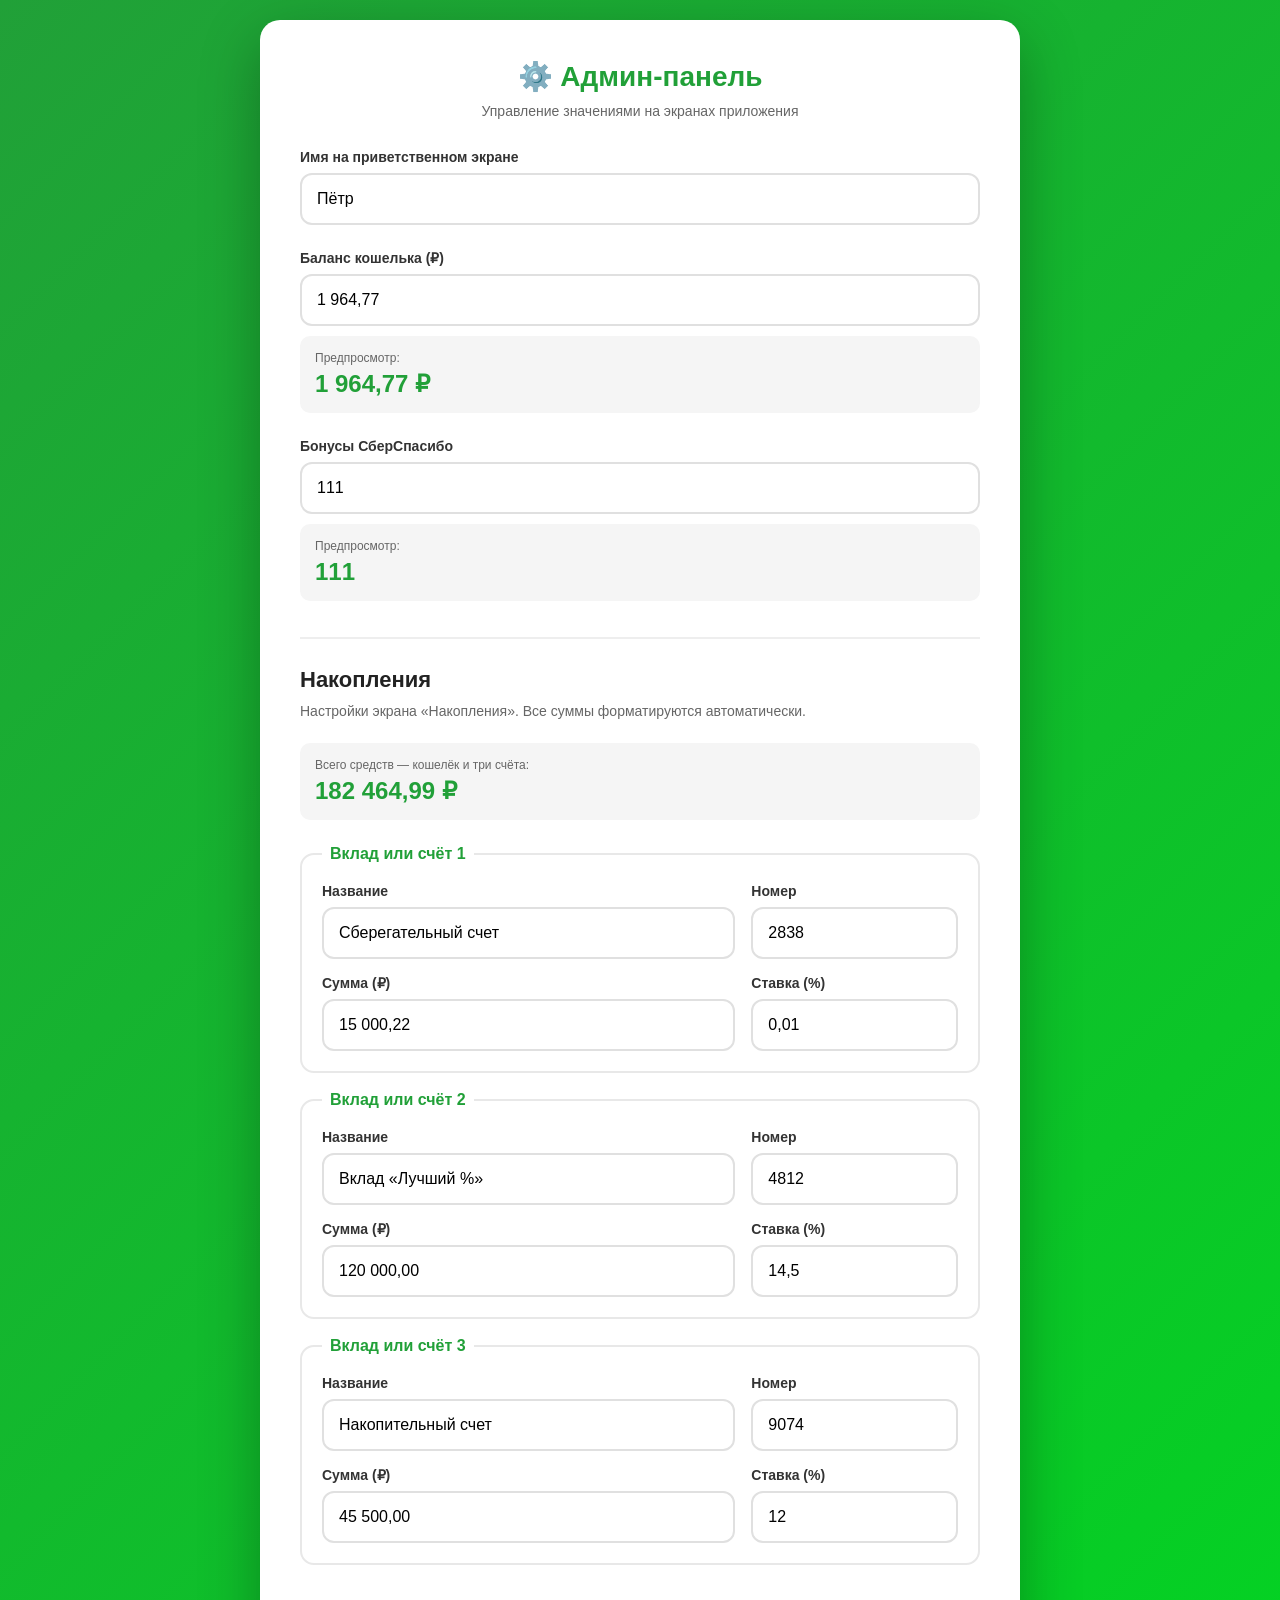
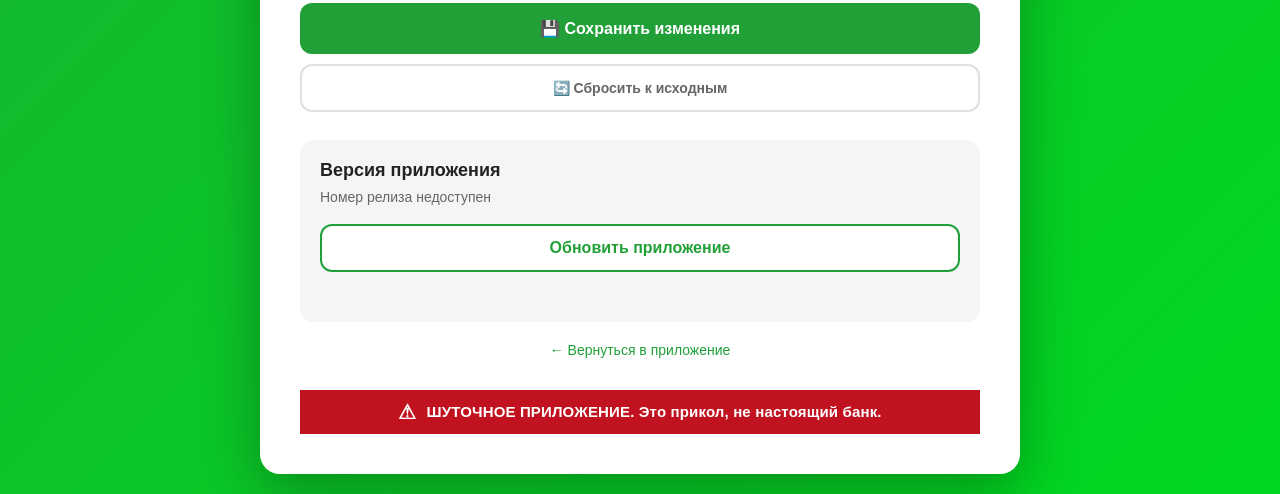
==== commit 961fd115: "Calculate savings total automatically" ====
--- a/adm.htm
+++ b/adm.htm
@@ -305,13 +305,9 @@
                 <h2 id="savingsSettingsTitle">Накопления</h2>
                 <p class="section-hint">Настройки экрана «Накопления». Все суммы форматируются автоматически.</p>
 
-                <div class="form-group">
-                    <label for="savingsTotal">Всего средств (₽)</label>
-                    <input type="text" id="savingsTotal" inputmode="decimal" placeholder="Например: 180 500,22" required>
-                    <div class="balance-preview">
-                        <div class="preview-label">Предпросмотр:</div>
-                        <div class="preview-value" id="savingsTotalPreview">180 500,22 ₽</div>
-                    </div>
+                <div class="balance-preview form-group">
+                    <div class="preview-label">Всего средств — кошелёк и три счёта:</div>
+                    <div class="preview-value" id="savingsTotalPreview">182 464,99 ₽</div>
                 </div>
 
                 <div id="accountsEditor"></div>
@@ -343,14 +339,12 @@
         const WALLET_KEY = 'pwa_wallet_balance';
         const SBERBONUS_KEY = 'pwa_sberbonus_balance';
         const USER_FIRST_NAME_KEY = 'pwa_user_first_name';
-        const SAVINGS_TOTAL_KEY = 'pwa_savings_total';
         const SAVINGS_ACCOUNTS_KEY = 'pwa_savings_accounts';
 
         // Исходные значения
         const DEFAULT_USER_FIRST_NAME = 'Пётр';
         const DEFAULT_WALLET = '1 964,77';
         const DEFAULT_SBERBONUS = '111';
-        const DEFAULT_SAVINGS_TOTAL = '16 964,99';
         const DEFAULT_SAVINGS_ACCOUNTS = [
             { name: 'Сберегательный счет', number: '2838', amount: '15 000,22', rate: '0,01' },
             { name: 'Вклад «Лучший %»', number: '4812', amount: '120 000,00', rate: '14,5' },
@@ -366,7 +360,6 @@
         const adminForm = document.getElementById('adminForm');
         const successMessage = document.getElementById('successMessage');
         const btnReset = document.getElementById('btnReset');
-        const savingsTotalInput = document.getElementById('savingsTotal');
         const savingsTotalPreview = document.getElementById('savingsTotalPreview');
         const accountsEditor = document.getElementById('accountsEditor');
         const releaseVersion = document.getElementById('releaseVersion');
@@ -547,6 +540,35 @@
             const integerPart = normalized.slice(0, commaIndex).slice(0, 3);
             const decimalPart = normalized.slice(commaIndex + 1).replace(/\D/g, '').slice(0, 2);
             return integerPart + ',' + decimalPart;
+        }
+
+        function amountToCents(value) {
+            const normalized = String(value || '')
+                .replace(/[\s\u00a0]/g, '')
+                .replace('.', ',')
+                .replace(/[^\d,]/g, '');
+            const parts = normalized.split(',');
+            const rubles = parseInt(parts[0] || '0', 10);
+            const kopecks = parseInt((parts[1] || '').slice(0, 2).padEnd(2, '0'), 10);
+            return rubles * 100 + kopecks;
+        }
+
+        function formatCents(cents) {
+            const rubles = Math.floor(cents / 100)
+                .toLocaleString('ru-RU')
+                .replace(/\u00a0/g, ' ');
+            const kopecks = String(cents % 100).padStart(2, '0');
+            return `${rubles},${kopecks}`;
+        }
+
+        function updateComputedSavingsTotal() {
+            const wallet = amountToCents(walletInput.value || DEFAULT_WALLET);
+            const accounts = collectSavingsAccounts();
+            const total = accounts.reduce(
+                (sum, account) => sum + amountToCents(account.amount),
+                wallet
+            );
+            savingsTotalPreview.textContent = formatCents(total) + ' ₽';
         }
 
         function createAccountEditors() {
@@ -600,11 +622,7 @@
         }
 
         function loadSavingsFields() {
-            const total = formatAmount(localStorage.getItem(SAVINGS_TOTAL_KEY) || DEFAULT_SAVINGS_TOTAL, true);
             const accounts = readSavingsAccounts();
-
-            savingsTotalInput.value = total;
-            savingsTotalPreview.textContent = total + ' ₽';
 
             accounts.forEach((account, index) => {
                 const fields = getAccountFields(index);
@@ -613,6 +631,7 @@
                 fields.amount.value = formatAmount(account.amount, true);
                 fields.rate.value = formatRate(account.rate);
             });
+            updateComputedSavingsTotal();
         }
 
         function collectSavingsAccounts() {
@@ -628,12 +647,10 @@
         }
 
         function saveSavingsFields() {
-            const total = formatAmount(savingsTotalInput.value, true);
             const accounts = collectSavingsAccounts();
-            localStorage.setItem(SAVINGS_TOTAL_KEY, total);
             localStorage.setItem(SAVINGS_ACCOUNTS_KEY, JSON.stringify(accounts));
             window.dispatchEvent(new Event('savings-config-updated'));
-            return { total, accounts };
+            return { accounts };
         }
 
         function normalizeFirstName(value) {
@@ -681,6 +698,7 @@
         function updatePreviews(wallet, sberbonus) {
             walletPreview.textContent = wallet + ' ₽';
             sberbonusPreview.textContent = sberbonus;
+            updateComputedSavingsTotal();
         }
 
         // Сохранение значений на сервере
@@ -718,10 +736,9 @@
             const wallet = formatAmount(walletInput.value, true);
             const sberbonus = formatAmount(sberbonusInput.value, false);
             const firstName = normalizeFirstName(userFirstNameInput.value);
-            const savingsTotal = formatAmount(savingsTotalInput.value, true);
             const savingsAccounts = collectSavingsAccounts();
 
-            if (!firstName || !wallet || !sberbonus || !savingsTotal ||
+            if (!firstName || !wallet || !sberbonus ||
                 savingsAccounts.some(account =>
                     !account.name || !account.number || !account.amount || !account.rate
                 )) {
@@ -746,7 +763,6 @@
             if (confirm('Вы уверены, что хотите сбросить значения к исходным?')) {
                 await saveValues(DEFAULT_WALLET, DEFAULT_SBERBONUS);
                 localStorage.setItem(USER_FIRST_NAME_KEY, DEFAULT_USER_FIRST_NAME);
-                localStorage.setItem(SAVINGS_TOTAL_KEY, DEFAULT_SAVINGS_TOTAL);
                 localStorage.setItem(SAVINGS_ACCOUNTS_KEY, JSON.stringify(DEFAULT_SAVINGS_ACCOUNTS));
                 loadValues();
                 loadProfileFields();
@@ -767,6 +783,7 @@
         walletInput.addEventListener('input', function() {
             const value = formatInput(this, true) || DEFAULT_WALLET;
             walletPreview.textContent = value + ' ₽';
+            updateComputedSavingsTotal();
         });
 
         sberbonusInput.addEventListener('input', function() {
@@ -774,14 +791,10 @@
             sberbonusPreview.textContent = value;
         });
 
-        savingsTotalInput.addEventListener('input', function() {
-            const value = formatInput(this, true) || DEFAULT_SAVINGS_TOTAL;
-            savingsTotalPreview.textContent = value + ' ₽';
-        });
-
         accountsEditor.addEventListener('input', function(event) {
             if (event.target.matches('[data-account-amount]')) {
                 formatInput(event.target, true);
+                updateComputedSavingsTotal();
             }
             if (event.target.matches('[data-account-rate]')) {
                 const caret = event.target.selectionStart ?? event.target.value.length;
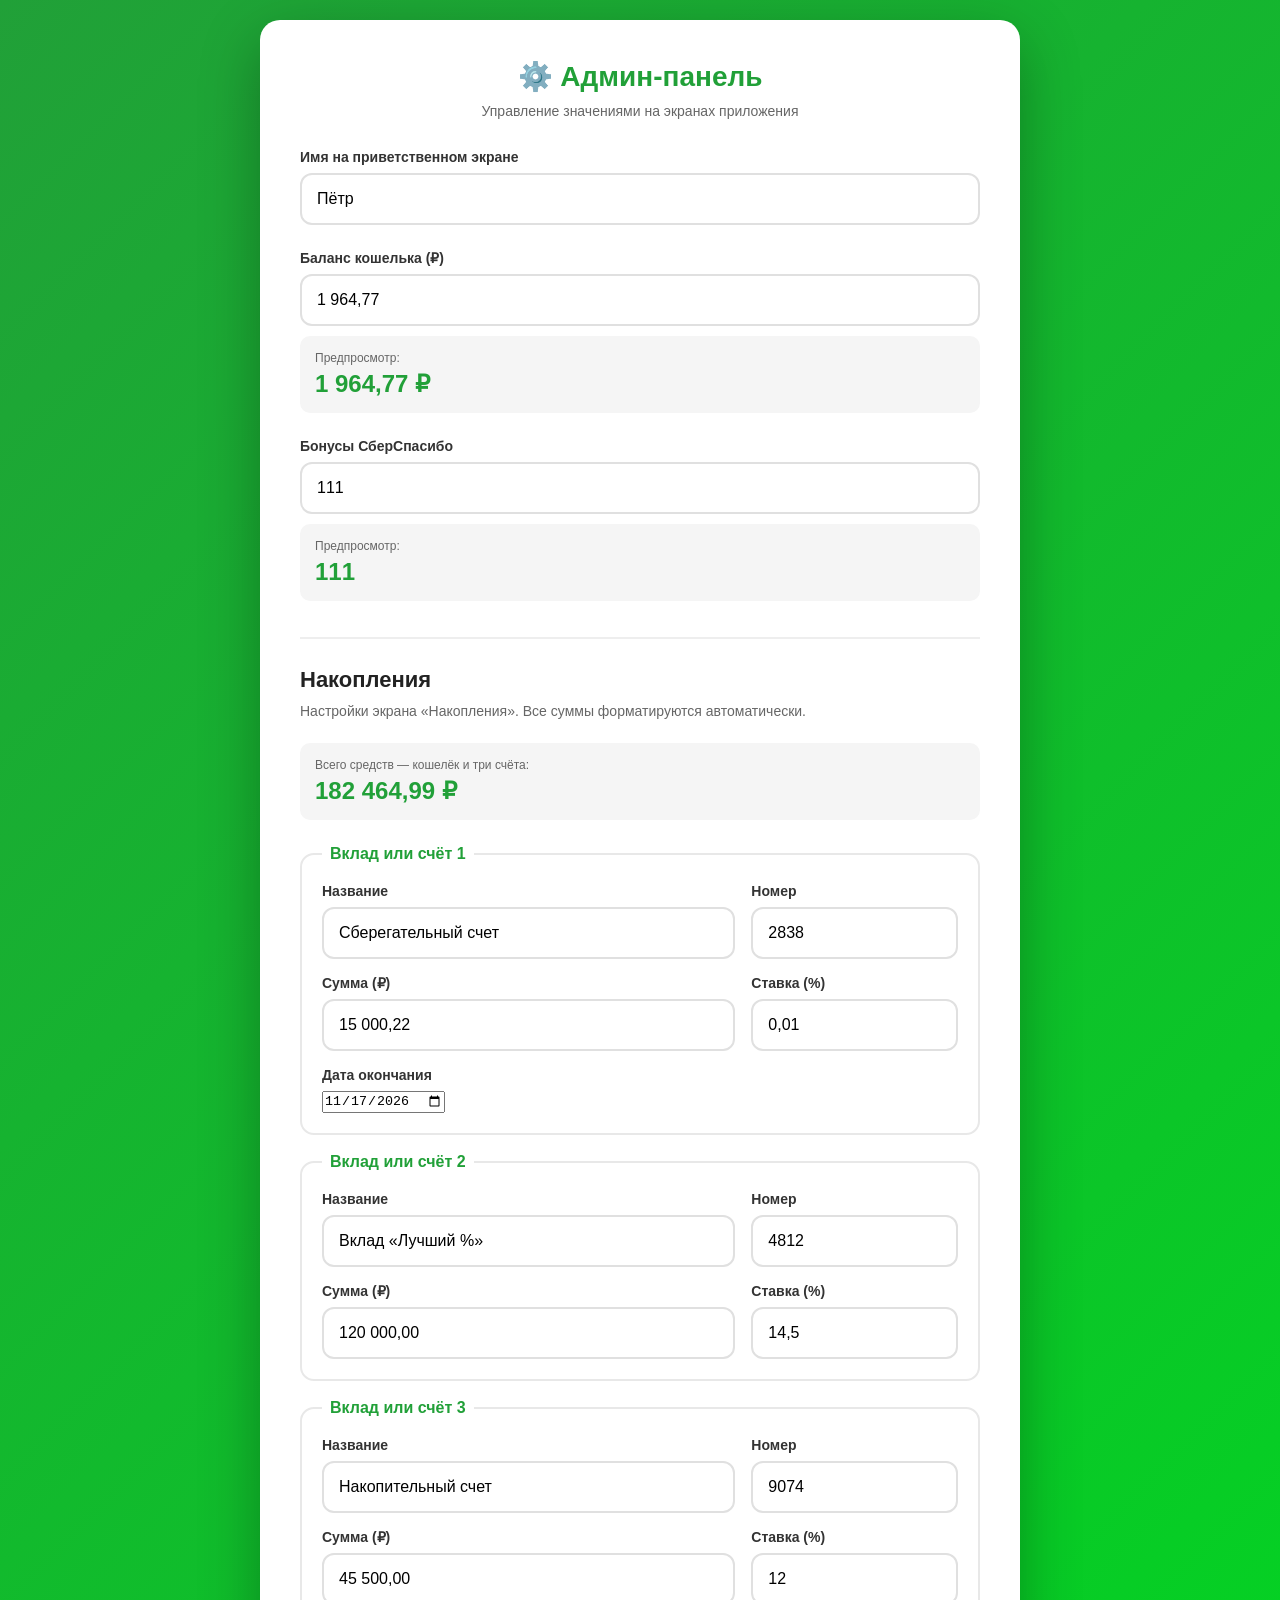
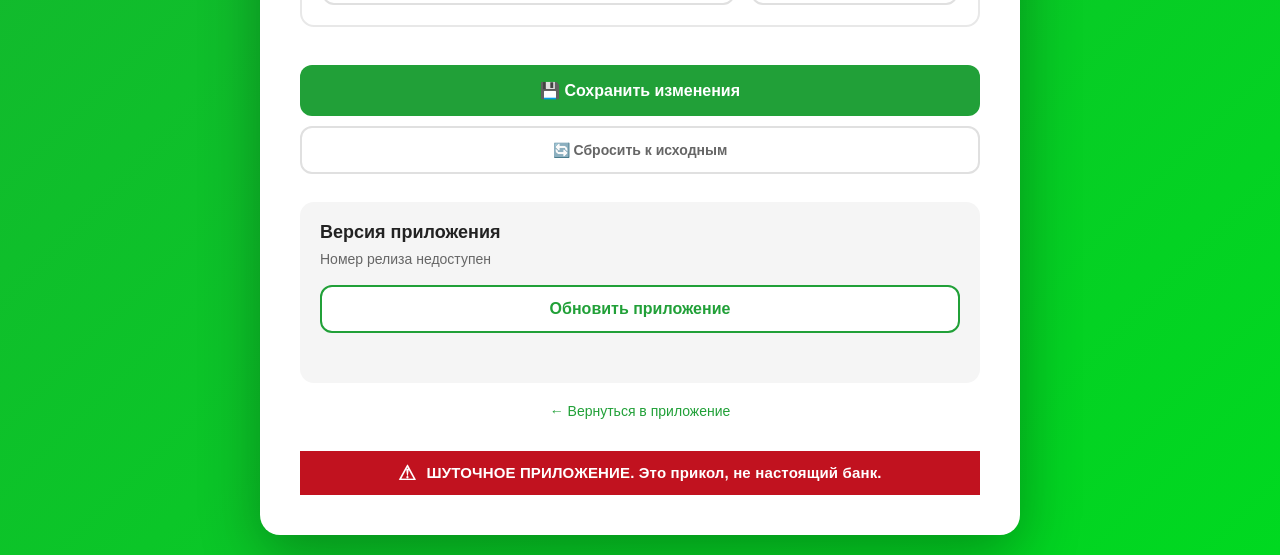
==== commit a6f06512: "Harden PWA navigation savings and system chrome" ====
--- a/adm.htm
+++ b/adm.htm
@@ -5,7 +5,7 @@
     <meta name="viewport" content="width=device-width, initial-scale=1.0">
     <script src="joke-banner.js" defer></script>
     <script src="pwa-register.js" defer></script>
-    <title>Админ-панель - PWA Сбер</title>
+    <title>Админ-панель — Онлайн</title>
     <link rel="manifest" href="manifest.webmanifest">
     <style>
         * {
@@ -346,7 +346,13 @@
         const DEFAULT_WALLET = '1 964,77';
         const DEFAULT_SBERBONUS = '111';
         const DEFAULT_SAVINGS_ACCOUNTS = [
-            { name: 'Сберегательный счет', number: '2838', amount: '15 000,22', rate: '0,01' },
+            {
+                name: 'Сберегательный счет',
+                number: '2838',
+                amount: '15 000,22',
+                rate: '0,01',
+                endDate: '2026-11-17'
+            },
             { name: 'Вклад «Лучший %»', number: '4812', amount: '120 000,00', rate: '14,5' },
             { name: 'Накопительный счет', number: '9074', amount: '45 500,00', rate: '12' }
         ];
@@ -595,6 +601,12 @@
                             <label for="accountRate${number}">Ставка (%)</label>
                             <input type="text" id="accountRate${number}" inputmode="decimal" data-account-rate required>
                         </div>
+                        ${index === 0 ? `
+                            <div class="form-group">
+                                <label for="accountEndDate${number}">Дата окончания</label>
+                                <input type="date" id="accountEndDate${number}" required>
+                            </div>
+                        ` : ''}
                     </div>
                 `;
                 accountsEditor.appendChild(fieldset);
@@ -604,7 +616,12 @@
         function readSavingsAccounts() {
             try {
                 const saved = JSON.parse(localStorage.getItem(SAVINGS_ACCOUNTS_KEY));
-                if (Array.isArray(saved) && saved.length === 3) return saved;
+                if (Array.isArray(saved) && saved.length === 3) {
+                    return DEFAULT_SAVINGS_ACCOUNTS.map((defaults, index) => ({
+                        ...defaults,
+                        ...saved[index]
+                    }));
+                }
             } catch (e) {
                 console.log('Не удалось прочитать настройки счетов', e);
             }
@@ -617,7 +634,8 @@
                 name: document.getElementById(`accountName${number}`),
                 number: document.getElementById(`accountNumber${number}`),
                 amount: document.getElementById(`accountAmount${number}`),
-                rate: document.getElementById(`accountRate${number}`)
+                rate: document.getElementById(`accountRate${number}`),
+                endDate: document.getElementById(`accountEndDate${number}`)
             };
         }
 
@@ -630,6 +648,9 @@
                 fields.number.value = account.number;
                 fields.amount.value = formatAmount(account.amount, true);
                 fields.rate.value = formatRate(account.rate);
+                if (fields.endDate) {
+                    fields.endDate.value = account.endDate || DEFAULT_SAVINGS_ACCOUNTS[index].endDate;
+                }
             });
             updateComputedSavingsTotal();
         }
@@ -637,12 +658,16 @@
         function collectSavingsAccounts() {
             return DEFAULT_SAVINGS_ACCOUNTS.map((unused, index) => {
                 const fields = getAccountFields(index);
-                return {
+                const account = {
                     name: fields.name.value.trim(),
                     number: fields.number.value.trim(),
                     amount: formatAmount(fields.amount.value, true),
                     rate: formatRate(fields.rate.value)
                 };
+                if (fields.endDate) {
+                    account.endDate = fields.endDate.value;
+                }
+                return account;
             });
         }
 
@@ -739,8 +764,9 @@
             const savingsAccounts = collectSavingsAccounts();
 
             if (!firstName || !wallet || !sberbonus ||
-                savingsAccounts.some(account =>
-                    !account.name || !account.number || !account.amount || !account.rate
+                savingsAccounts.some((account, index) =>
+                    !account.name || !account.number || !account.amount || !account.rate ||
+                    (index === 0 && !account.endDate)
                 )) {
                 alert('Пожалуйста, заполните все поля');
                 return;
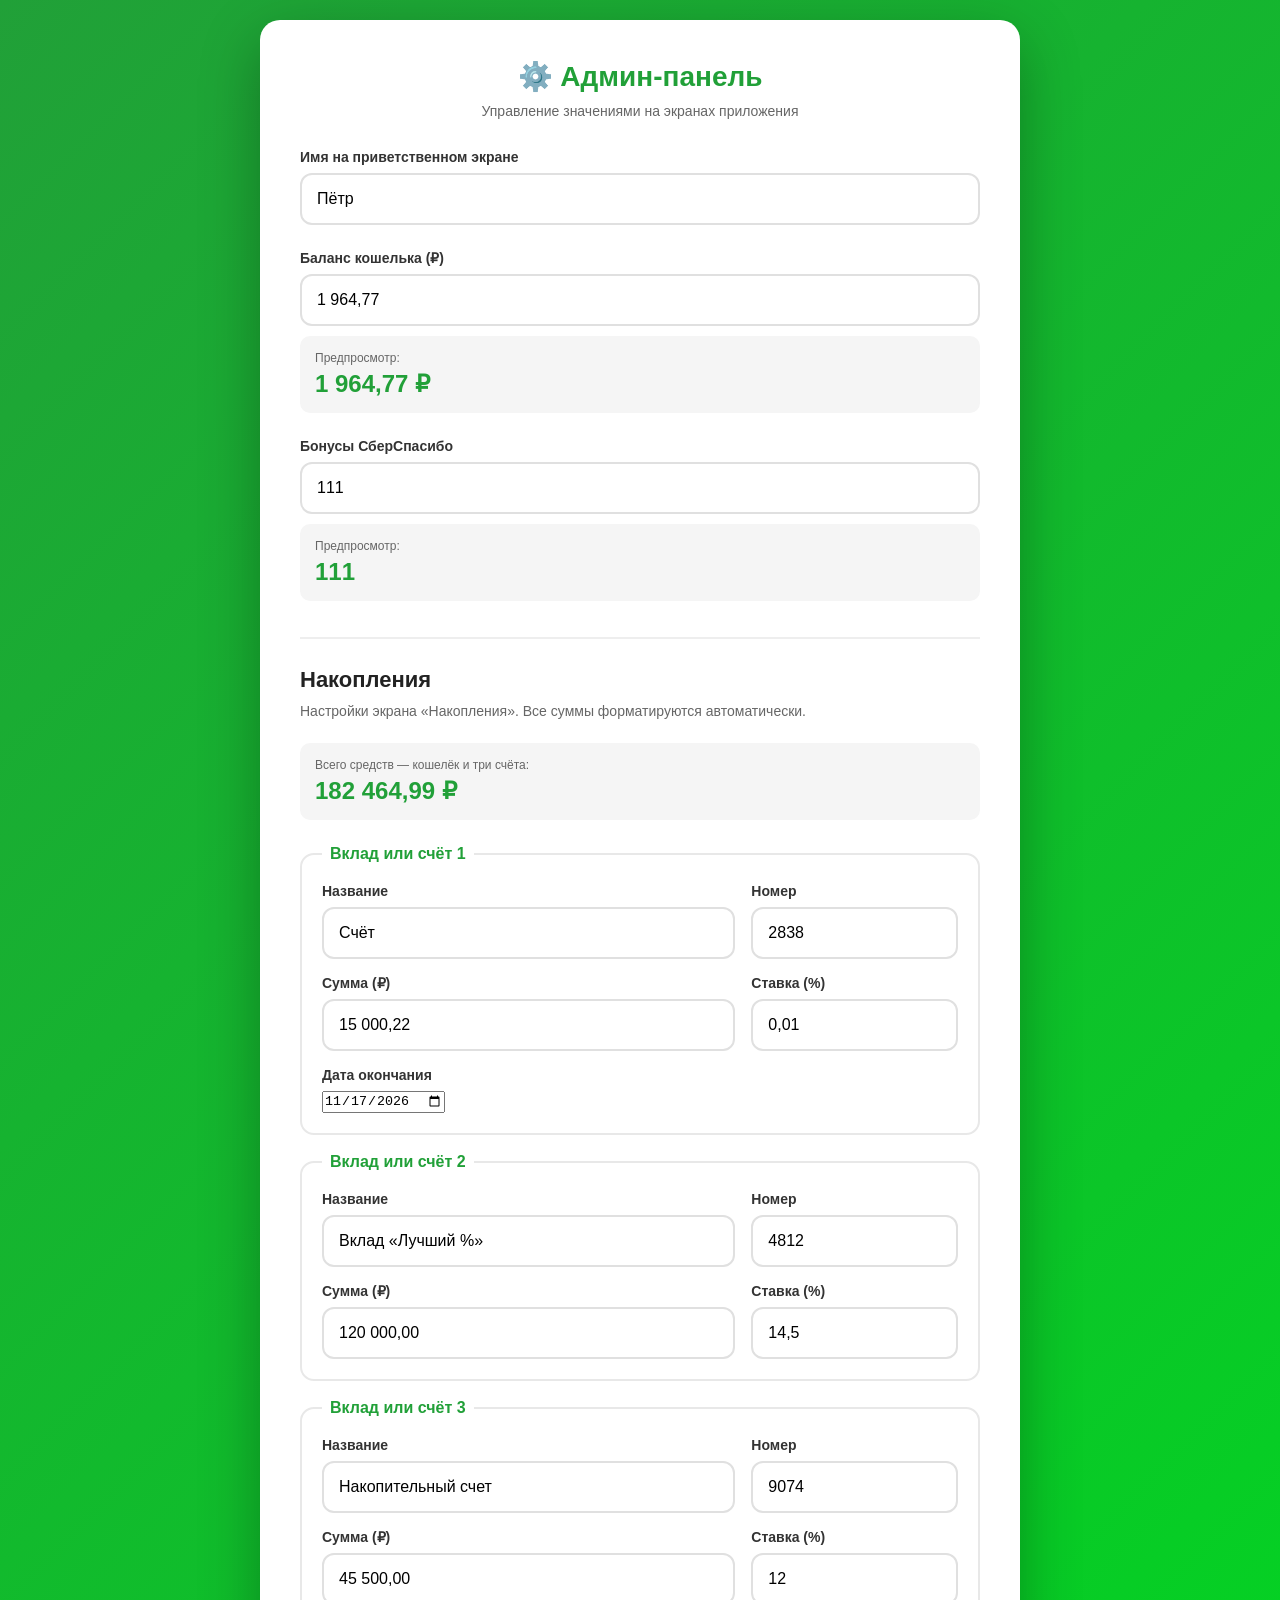
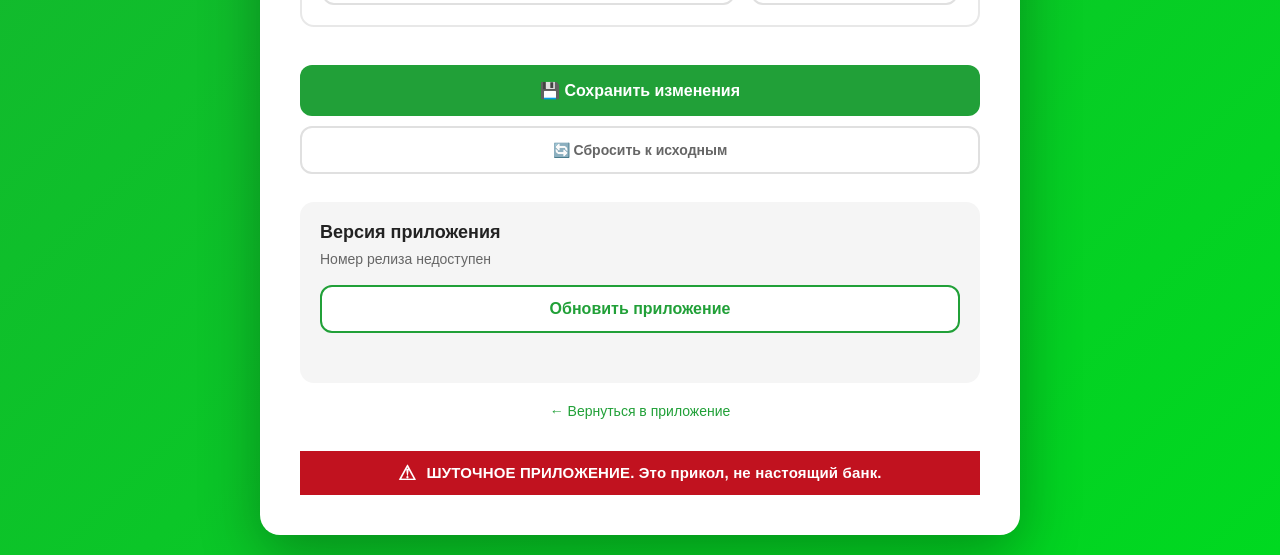
==== commit 9450be2b: "Shorten first savings account name" ====
--- a/adm.htm
+++ b/adm.htm
@@ -347,7 +347,7 @@
         const DEFAULT_SBERBONUS = '111';
         const DEFAULT_SAVINGS_ACCOUNTS = [
             {
-                name: 'Сберегательный счет',
+                name: 'Счёт',
                 number: '2838',
                 amount: '15 000,22',
                 rate: '0,01',
@@ -619,7 +619,10 @@
                 if (Array.isArray(saved) && saved.length === 3) {
                     return DEFAULT_SAVINGS_ACCOUNTS.map((defaults, index) => ({
                         ...defaults,
-                        ...saved[index]
+                        ...saved[index],
+                        name: index === 0 && saved[index].name === 'Сберегательный счет'
+                            ? 'Счёт'
+                            : (saved[index].name || defaults.name)
                     }));
                 }
             } catch (e) {
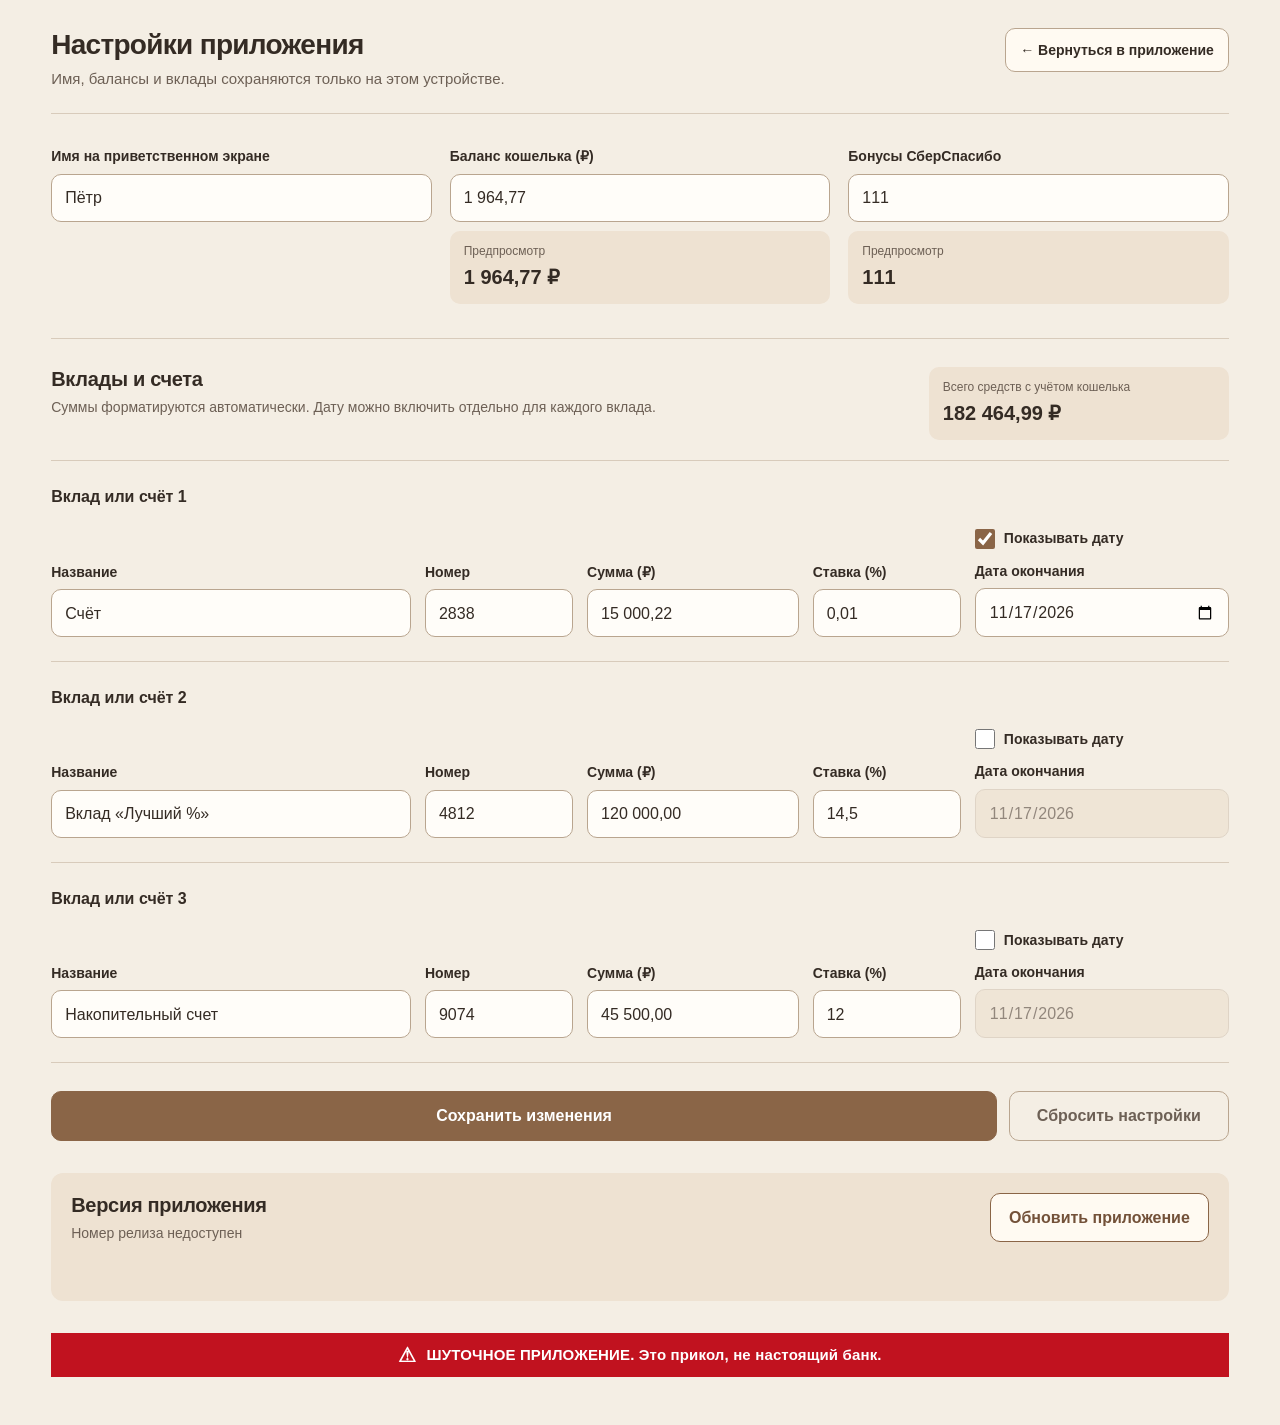
==== commit 51ceb042: "Redesign admin savings date controls" ====
--- a/adm.htm
+++ b/adm.htm
@@ -8,327 +8,554 @@
     <title>Админ-панель — Онлайн</title>
     <link rel="manifest" href="manifest.webmanifest">
     <style>
+        :root {
+            color-scheme: light;
+            --page: #f4eee4;
+            --surface: #fffaf2;
+            --surface-strong: #eee2d2;
+            --field: #fffdf9;
+            --line: #d8cbbb;
+            --line-strong: #b9a58f;
+            --ink: #342b24;
+            --muted: #6d6055;
+            --accent: #8a6547;
+            --accent-hover: #735139;
+            --accent-soft: #eadac8;
+            --success-bg: #e6ecdf;
+            --success-ink: #3d5133;
+            --danger: #9b493f;
+            --focus: #7e5c42;
+        }
+
         * {
+            box-sizing: border-box;
+        }
+
+        html {
+            background: var(--page);
+        }
+
+        body {
+            min-width: 320px;
+            min-height: 100vh;
             margin: 0;
+            color: var(--ink);
+            background: var(--page);
+            font-family: -apple-system, BlinkMacSystemFont, "Segoe UI", Roboto, Oxygen, Ubuntu, sans-serif;
+            font-size: 16px;
+            line-height: 1.45;
+        }
+
+        button,
+        input {
+            font: inherit;
+        }
+
+        .admin-container {
+            width: 100%;
+            min-height: 100vh;
+            padding: 28px clamp(16px, 4vw, 56px) 48px;
+        }
+
+        .admin-header {
+            display: flex;
+            align-items: flex-start;
+            justify-content: space-between;
+            gap: 24px;
+            margin-bottom: 32px;
+            padding-bottom: 24px;
+            border-bottom: 1px solid var(--line);
+        }
+
+        .admin-heading {
+            max-width: 720px;
+        }
+
+        h1,
+        h2,
+        p {
+            margin-top: 0;
+        }
+
+        h1 {
+            margin-bottom: 6px;
+            color: var(--ink);
+            font-size: 1.75rem;
+            line-height: 1.2;
+            letter-spacing: -0.025em;
+        }
+
+        .subtitle {
+            margin-bottom: 0;
+            color: var(--muted);
+            font-size: 0.9375rem;
+        }
+
+        .nav-link {
+            flex: 0 0 auto;
+            min-height: 44px;
+            padding: 11px 14px;
+            border: 1px solid var(--line-strong);
+            border-radius: 10px;
+            color: var(--ink);
+            background: var(--surface);
+            text-decoration: none;
+            font-size: 0.875rem;
+            font-weight: 650;
+        }
+
+        .nav-link:hover {
+            background: var(--accent-soft);
+        }
+
+        .nav-link:focus-visible,
+        button:focus-visible,
+        input:focus-visible {
+            outline: 3px solid color-mix(in srgb, var(--focus) 32%, transparent);
+            outline-offset: 2px;
+        }
+
+        .overview-fields {
+            display: grid;
+            grid-template-columns: repeat(3, minmax(0, 1fr));
+            gap: 18px;
+        }
+
+        .form-group {
+            min-width: 0;
+            margin-bottom: 22px;
+        }
+
+        label {
+            display: block;
+            margin-bottom: 7px;
+            color: var(--ink);
+            font-size: 0.875rem;
+            font-weight: 650;
+        }
+
+        input[type="text"],
+        input[type="number"],
+        input[type="date"] {
+            width: 100%;
+            min-height: 48px;
+            padding: 11px 13px;
+            border: 1px solid var(--line-strong);
+            border-radius: 10px;
+            color: var(--ink);
+            background: var(--field);
+            font-size: 1rem;
+            transition: border-color 160ms ease-out, background-color 160ms ease-out;
+        }
+
+        input:hover {
+            border-color: var(--accent);
+        }
+
+        input:focus {
+            border-color: var(--focus);
+            outline: none;
+            background: #fff;
+        }
+
+        input:disabled {
+            border-color: var(--line);
+            color: var(--muted);
+            background: var(--surface-strong);
+            cursor: not-allowed;
+            opacity: 0.72;
+        }
+
+        .balance-preview {
+            margin-top: 9px;
+            padding: 12px 14px;
+            border-radius: 10px;
+            background: var(--surface-strong);
+        }
+
+        .preview-label {
+            margin-bottom: 3px;
+            color: var(--muted);
+            font-size: 0.75rem;
+        }
+
+        .preview-value {
+            color: var(--ink);
+            font-size: 1.25rem;
+            font-weight: 720;
+            font-variant-numeric: tabular-nums;
+        }
+
+        .admin-section {
+            margin: 12px 0 28px;
+            padding-top: 28px;
+            border-top: 1px solid var(--line);
+        }
+
+        .section-header {
+            display: flex;
+            align-items: flex-start;
+            justify-content: space-between;
+            gap: 20px;
+            margin-bottom: 20px;
+        }
+
+        .admin-section h2,
+        .release-panel h2 {
+            margin-bottom: 5px;
+            color: var(--ink);
+            font-size: 1.25rem;
+            line-height: 1.25;
+            letter-spacing: -0.015em;
+        }
+
+        .section-hint,
+        .release-version,
+        .update-status {
+            margin-bottom: 0;
+            color: var(--muted);
+            font-size: 0.875rem;
+            line-height: 1.45;
+        }
+
+        .total-preview {
+            flex: 0 0 auto;
+            min-width: min(300px, 100%);
+            margin: 0;
+        }
+
+        #accountsEditor {
+            border-top: 1px solid var(--line);
+        }
+
+        .account-editor {
+            min-width: 0;
+            margin: 0;
+            padding: 24px 0;
+            border: 0;
+            border-bottom: 1px solid var(--line);
+        }
+
+        .account-editor legend {
+            float: left;
+            width: 100%;
+            margin-bottom: 16px;
             padding: 0;
-            box-sizing: border-box;
-        }
-
-        body {
-            font-family: -apple-system, BlinkMacSystemFont, 'Segoe UI', Roboto, Oxygen, Ubuntu, sans-serif;
-            background: linear-gradient(135deg, #21a038 0%, #00d920 100%);
-            min-height: 100vh;
-            display: flex;
-            justify-content: center;
-            align-items: flex-start;
-            padding: 20px;
-        }
-
-        .admin-container {
-            background: white;
-            border-radius: 20px;
-            padding: 40px;
-            width: 100%;
-            max-width: 760px;
-            box-shadow: 0 20px 60px rgba(0, 0, 0, 0.3);
-        }
-
-        h1 {
-            color: #21a038;
-            text-align: center;
-            margin-bottom: 10px;
-            font-size: 28px;
-        }
-
-        .subtitle {
-            text-align: center;
-            color: #666;
-            margin-bottom: 30px;
-            font-size: 14px;
-        }
-
-        .form-group {
-            margin-bottom: 25px;
-        }
-
-        .admin-section {
-            margin: 36px 0 28px;
-            padding-top: 28px;
-            border-top: 2px solid #eeeeee;
-        }
-
-        .admin-section h2 {
-            margin-bottom: 8px;
-            color: #222;
-            font-size: 22px;
-        }
-
-        .section-hint {
-            margin-bottom: 22px;
-            color: #666;
-            font-size: 14px;
-            line-height: 1.45;
-        }
-
-        .account-editor {
-            margin-top: 18px;
-            padding: 20px;
-            border: 2px solid #e8e8e8;
-            border-radius: 14px;
-        }
-
-        .account-editor legend {
-            padding: 0 8px;
-            color: #21a038;
-            font-size: 16px;
-            font-weight: 700;
+            color: var(--ink);
+            font-size: 1rem;
+            font-weight: 720;
+        }
+
+        .account-editor legend + * {
+            clear: both;
         }
 
         .account-fields {
             display: grid;
-            grid-template-columns: minmax(0, 2fr) minmax(120px, 1fr);
-            gap: 16px;
+            grid-template-columns:
+                minmax(180px, 1.7fr)
+                minmax(100px, 0.7fr)
+                minmax(150px, 1fr)
+                minmax(110px, 0.7fr)
+                minmax(210px, 1.2fr);
+            gap: 14px;
+            align-items: end;
         }
 
         .account-fields .form-group {
             margin-bottom: 0;
         }
 
+        .date-settings {
+            display: grid;
+            grid-template-columns: minmax(0, 1fr);
+            gap: 8px;
+        }
+
+        .date-toggle {
+            display: flex;
+            align-items: center;
+            gap: 9px;
+            min-height: 28px;
+            margin: 0;
+            cursor: pointer;
+            user-select: none;
+        }
+
+        .date-toggle input {
+            width: 20px;
+            height: 20px;
+            margin: 0;
+            accent-color: var(--accent);
+        }
+
+        .date-toggle-text {
+            color: var(--ink);
+            font-size: 0.875rem;
+            font-weight: 650;
+        }
+
+        .form-actions {
+            display: flex;
+            align-items: center;
+            gap: 12px;
+            margin-top: 28px;
+        }
+
+        .btn-save,
+        .btn-reset,
+        .btn-update {
+            min-height: 48px;
+            padding: 12px 18px;
+            border-radius: 10px;
+            font-weight: 700;
+            cursor: pointer;
+            transition: background-color 160ms ease-out, border-color 160ms ease-out;
+        }
+
+        .btn-save {
+            flex: 1 1 260px;
+            border: 1px solid var(--accent);
+            color: #fff;
+            background: var(--accent);
+        }
+
+        .btn-save:hover {
+            border-color: var(--accent-hover);
+            background: var(--accent-hover);
+        }
+
+        .btn-save:active,
+        .btn-reset:active,
+        .btn-update:active {
+            transform: translateY(1px);
+        }
+
+        .btn-reset {
+            flex: 0 1 220px;
+            border: 1px solid var(--line-strong);
+            color: var(--muted);
+            background: transparent;
+        }
+
+        .btn-reset:hover {
+            border-color: var(--danger);
+            color: var(--danger);
+            background: #f8e9e4;
+        }
+
+        .success-message {
+            display: none;
+            margin-top: 16px;
+            padding: 13px 15px;
+            border-radius: 10px;
+            color: var(--success-ink);
+            background: var(--success-bg);
+            text-align: center;
+        }
+
+        .success-message.show {
+            display: block;
+            animation: message-in 180ms ease-out;
+        }
+
+        @keyframes message-in {
+            from { opacity: 0; transform: translateY(-4px); }
+            to { opacity: 1; transform: translateY(0); }
+        }
+
+        .release-panel {
+            display: grid;
+            grid-template-columns: minmax(0, 1fr) auto;
+            align-items: center;
+            gap: 18px;
+            margin-top: 32px;
+            padding: 20px;
+            border-radius: 12px;
+            background: var(--surface-strong);
+        }
+
+        .release-copy {
+            min-width: 0;
+        }
+
+        .btn-update {
+            min-width: 210px;
+            border: 1px solid var(--accent);
+            color: var(--accent-hover);
+            background: var(--surface);
+        }
+
+        .btn-update:hover {
+            background: var(--accent-soft);
+        }
+
+        .btn-update:disabled {
+            border-color: var(--line);
+            color: var(--muted);
+            cursor: wait;
+            opacity: 0.7;
+        }
+
+        .update-status {
+            grid-column: 1 / -1;
+            min-height: 20px;
+        }
+
+        @media (max-width: 980px) {
+            .overview-fields {
+                grid-template-columns: 1fr 1fr;
+            }
+
+            .overview-fields .form-group:first-child {
+                grid-column: 1 / -1;
+            }
+
+            .account-fields {
+                grid-template-columns: repeat(2, minmax(0, 1fr));
+            }
+
+            .date-settings {
+                grid-column: 1 / -1;
+                grid-template-columns: minmax(180px, 0.8fr) minmax(220px, 1fr);
+                align-items: end;
+            }
+        }
+
         @media (max-width: 620px) {
             .admin-container {
-                padding: 28px 20px;
-            }
-
-            .account-fields {
+                padding: 20px 14px 36px;
+            }
+
+            .admin-header,
+            .section-header {
+                flex-direction: column;
+                gap: 14px;
+            }
+
+            .nav-link,
+            .total-preview {
+                width: 100%;
+            }
+
+            .nav-link {
+                text-align: center;
+            }
+
+            .overview-fields,
+            .account-fields,
+            .date-settings,
+            .release-panel {
                 grid-template-columns: 1fr;
             }
-        }
-
-        label {
-            display: block;
-            margin-bottom: 8px;
-            color: #333;
-            font-weight: 600;
-            font-size: 14px;
-        }
-
-        input[type="text"],
-        input[type="number"] {
-            width: 100%;
-            padding: 15px;
-            border: 2px solid #e0e0e0;
-            border-radius: 12px;
-            font-size: 16px;
-            transition: border-color 0.3s;
-        }
-
-        input[type="text"]:focus,
-        input[type="number"]:focus {
-            outline: none;
-            border-color: #21a038;
-        }
-
-        .balance-preview {
-            background: #f5f5f5;
-            padding: 15px;
-            border-radius: 10px;
-            margin-top: 10px;
-        }
-
-        .preview-label {
-            font-size: 12px;
-            color: #666;
-            margin-bottom: 5px;
-        }
-
-        .preview-value {
-            font-size: 24px;
-            font-weight: bold;
-            color: #21a038;
-        }
-
-        .btn-save {
-            width: 100%;
-            padding: 16px;
-            background: #21a038;
-            color: white;
-            border: none;
-            border-radius: 12px;
-            font-size: 16px;
-            font-weight: 600;
-            cursor: pointer;
-            transition: background 0.3s, transform 0.2s;
-            margin-top: 10px;
-        }
-
-        .btn-save:hover {
-            background: #1a8f2f;
-            transform: translateY(-2px);
-        }
-
-        .btn-save:active {
-            transform: translateY(0);
-        }
-
-        .btn-reset {
-            width: 100%;
-            padding: 14px;
-            background: transparent;
-            color: #666;
-            border: 2px solid #e0e0e0;
-            border-radius: 12px;
-            font-size: 14px;
-            font-weight: 600;
-            cursor: pointer;
-            transition: all 0.3s;
-            margin-top: 10px;
-        }
-
-        .btn-reset:hover {
-            border-color: #ff4444;
-            color: #ff4444;
-        }
-
-        .success-message {
-            background: #d4edda;
-            color: #155724;
-            padding: 15px;
-            border-radius: 10px;
-            margin-top: 20px;
-            text-align: center;
-            display: none;
-        }
-
-        .success-message.show {
-            display: block;
-            animation: fadeIn 0.3s;
-        }
-
-        @keyframes fadeIn {
-            from { opacity: 0; transform: translateY(-10px); }
-            to { opacity: 1; transform: translateY(0); }
-        }
-
-        .nav-link {
-            display: block;
-            text-align: center;
-            margin-top: 20px;
-            color: #21a038;
-            text-decoration: none;
-            font-size: 14px;
-        }
-
-        .nav-link:hover {
-            text-decoration: underline;
-        }
-
-        .release-panel {
-            margin-top: 28px;
-            padding: 20px;
-            background: #f5f5f5;
-            border-radius: 14px;
-        }
-
-        .release-panel h2 {
-            margin-bottom: 6px;
-            color: #222;
-            font-size: 18px;
-        }
-
-        .release-version,
-        .update-status {
-            color: #666;
-            font-size: 14px;
-            line-height: 1.45;
-        }
-
-        .btn-update {
-            width: 100%;
-            min-height: 48px;
-            margin-top: 16px;
-            padding: 12px 16px;
-            border: 2px solid #21a038;
-            border-radius: 12px;
-            background: white;
-            color: #21a038;
-            font: inherit;
-            font-weight: 700;
-            cursor: pointer;
-        }
-
-        .btn-update:hover {
-            background: #ecf8ee;
-        }
-
-        .btn-update:disabled {
-            border-color: #b8c6bb;
-            color: #849087;
-            cursor: wait;
-        }
-
-        .update-status {
-            min-height: 20px;
-            margin-top: 10px;
+
+            .overview-fields .form-group:first-child,
+            .date-settings,
+            .update-status {
+                grid-column: auto;
+            }
+
+            .account-editor {
+                padding: 22px 0;
+            }
+
+            .form-actions {
+                flex-direction: column;
+                align-items: stretch;
+            }
+
+            .btn-save,
+            .btn-reset {
+                flex: none;
+                width: 100%;
+            }
+
+            .btn-update {
+                width: 100%;
+                min-width: 0;
+            }
+        }
+
+        @media (prefers-reduced-motion: reduce) {
+            *,
+            *::before,
+            *::after {
+                scroll-behavior: auto !important;
+                animation-duration: 0.01ms !important;
+                transition-duration: 0.01ms !important;
+            }
         }
     </style>
 </head>
 <body>
     <div class="admin-container">
-        <h1>⚙️ Админ-панель</h1>
-        <p class="subtitle">Управление значениями на экранах приложения</p>
+        <header class="admin-header">
+            <div class="admin-heading">
+                <h1>Настройки приложения</h1>
+                <p class="subtitle">Имя, балансы и вклады сохраняются только на этом устройстве.</p>
+            </div>
+            <a href="Main.htm" class="nav-link">← Вернуться в приложение</a>
+        </header>
 
         <form id="adminForm">
-            <div class="form-group">
-                <label for="userFirstName">Имя на приветственном экране</label>
-                <input type="text" id="userFirstName" maxlength="40" autocomplete="off" placeholder="Например: Пётр" required>
-            </div>
-
-            <div class="form-group">
-                <label for="walletBalance">Баланс кошелька (₽)</label>
-                <input type="text" id="walletBalance" inputmode="decimal" placeholder="Например: 1 964,77" required>
-                <div class="balance-preview">
-                    <div class="preview-label">Предпросмотр:</div>
-                    <div class="preview-value" id="walletPreview">1 964,77 ₽</div>
+            <div class="overview-fields">
+                <div class="form-group">
+                    <label for="userFirstName">Имя на приветственном экране</label>
+                    <input type="text" id="userFirstName" maxlength="40" autocomplete="off" placeholder="Например: Пётр" required>
+                </div>
+
+                <div class="form-group">
+                    <label for="walletBalance">Баланс кошелька (₽)</label>
+                    <input type="text" id="walletBalance" inputmode="decimal" placeholder="Например: 1 964,77" required>
+                    <div class="balance-preview">
+                        <div class="preview-label">Предпросмотр</div>
+                        <div class="preview-value" id="walletPreview">1 964,77 ₽</div>
+                    </div>
+                </div>
+
+                <div class="form-group">
+                    <label for="sberbonusBalance">Бонусы СберСпасибо</label>
+                    <input type="text" id="sberbonusBalance" inputmode="numeric" placeholder="Например: 111" required>
+                    <div class="balance-preview">
+                        <div class="preview-label">Предпросмотр</div>
+                        <div class="preview-value" id="sberbonusPreview">111</div>
+                    </div>
                 </div>
             </div>
 
-            <div class="form-group">
-                <label for="sberbonusBalance">Бонусы СберСпасибо</label>
-                <input type="text" id="sberbonusBalance" inputmode="numeric" placeholder="Например: 111" required>
-                <div class="balance-preview">
-                    <div class="preview-label">Предпросмотр:</div>
-                    <div class="preview-value" id="sberbonusPreview">111</div>
-                </div>
-            </div>
-
             <section class="admin-section" aria-labelledby="savingsSettingsTitle">
-                <h2 id="savingsSettingsTitle">Накопления</h2>
-                <p class="section-hint">Настройки экрана «Накопления». Все суммы форматируются автоматически.</p>
-
-                <div class="balance-preview form-group">
-                    <div class="preview-label">Всего средств — кошелёк и три счёта:</div>
-                    <div class="preview-value" id="savingsTotalPreview">182 464,99 ₽</div>
+                <div class="section-header">
+                    <div>
+                        <h2 id="savingsSettingsTitle">Вклады и счета</h2>
+                        <p class="section-hint">Суммы форматируются автоматически. Дату можно включить отдельно для каждого вклада.</p>
+                    </div>
+                    <div class="balance-preview total-preview">
+                        <div class="preview-label">Всего средств с учётом кошелька</div>
+                        <div class="preview-value" id="savingsTotalPreview">182 464,99 ₽</div>
+                    </div>
                 </div>
 
                 <div id="accountsEditor"></div>
             </section>
 
-            <button type="submit" class="btn-save">💾 Сохранить изменения</button>
-            <button type="button" class="btn-reset" id="btnReset">🔄 Сбросить к исходным</button>
+            <div class="form-actions">
+                <button type="submit" class="btn-save">Сохранить изменения</button>
+                <button type="button" class="btn-reset" id="btnReset">Сбросить настройки</button>
+            </div>
 
             <div class="success-message" id="successMessage">
-                ✅ Изменения успешно сохранены! Обновите главную страницу.
+                Изменения сохранены на этом устройстве.
             </div>
         </form>
 
         <section class="release-panel" aria-labelledby="releaseTitle">
-            <h2 id="releaseTitle">Версия приложения</h2>
-            <p class="release-version" id="releaseVersion">Определяем установленный релиз…</p>
+            <div class="release-copy">
+                <h2 id="releaseTitle">Версия приложения</h2>
+                <p class="release-version" id="releaseVersion">Определяем установленный релиз…</p>
+            </div>
             <button type="button" class="btn-update" id="btnUpdateApp">Обновить приложение</button>
             <p class="update-status" id="updateStatus" role="status" aria-live="polite"></p>
         </section>
-
-        <a href="Main.htm" class="nav-link">← Вернуться в приложение</a>
     </div>
 
     <script>
@@ -351,10 +578,25 @@
                 number: '2838',
                 amount: '15 000,22',
                 rate: '0,01',
+                showEndDate: true,
                 endDate: '2026-11-17'
             },
-            { name: 'Вклад «Лучший %»', number: '4812', amount: '120 000,00', rate: '14,5' },
-            { name: 'Накопительный счет', number: '9074', amount: '45 500,00', rate: '12' }
+            {
+                name: 'Вклад «Лучший %»',
+                number: '4812',
+                amount: '120 000,00',
+                rate: '14,5',
+                showEndDate: false,
+                endDate: '2026-11-17'
+            },
+            {
+                name: 'Накопительный счет',
+                number: '9074',
+                amount: '45 500,00',
+                rate: '12',
+                showEndDate: false,
+                endDate: '2026-11-17'
+            }
         ];
 
         // Элементы формы
@@ -601,12 +843,16 @@
                             <label for="accountRate${number}">Ставка (%)</label>
                             <input type="text" id="accountRate${number}" inputmode="decimal" data-account-rate required>
                         </div>
-                        ${index === 0 ? `
+                        <div class="date-settings">
+                            <label class="date-toggle" for="accountShowEndDate${number}">
+                                <input type="checkbox" id="accountShowEndDate${number}" data-account-date-toggle="${index}">
+                                <span class="date-toggle-text">Показывать дату</span>
+                            </label>
                             <div class="form-group">
                                 <label for="accountEndDate${number}">Дата окончания</label>
-                                <input type="date" id="accountEndDate${number}" required>
+                                <input type="date" id="accountEndDate${number}">
                             </div>
-                        ` : ''}
+                        </div>
                     </div>
                 `;
                 accountsEditor.appendChild(fieldset);
@@ -617,13 +863,20 @@
             try {
                 const saved = JSON.parse(localStorage.getItem(SAVINGS_ACCOUNTS_KEY));
                 if (Array.isArray(saved) && saved.length === 3) {
-                    return DEFAULT_SAVINGS_ACCOUNTS.map((defaults, index) => ({
-                        ...defaults,
-                        ...saved[index],
-                        name: index === 0 && saved[index].name === 'Сберегательный счет'
-                            ? 'Счёт'
-                            : (saved[index].name || defaults.name)
-                    }));
+                    return DEFAULT_SAVINGS_ACCOUNTS.map((defaults, index) => {
+                        const savedAccount = saved[index] || {};
+                        const hasVisibilitySetting = typeof savedAccount.showEndDate === 'boolean';
+                        return {
+                            ...defaults,
+                            ...savedAccount,
+                            name: index === 0 && savedAccount.name === 'Сберегательный счет'
+                                ? 'Счёт'
+                                : (savedAccount.name || defaults.name),
+                            showEndDate: hasVisibilitySetting
+                                ? savedAccount.showEndDate
+                                : Boolean(savedAccount.endDate)
+                        };
+                    });
                 }
             } catch (e) {
                 console.log('Не удалось прочитать настройки счетов', e);
@@ -638,8 +891,17 @@
                 number: document.getElementById(`accountNumber${number}`),
                 amount: document.getElementById(`accountAmount${number}`),
                 rate: document.getElementById(`accountRate${number}`),
+                showEndDate: document.getElementById(`accountShowEndDate${number}`),
                 endDate: document.getElementById(`accountEndDate${number}`)
             };
+        }
+
+        function syncDateField(index) {
+            const fields = getAccountFields(index);
+            const enabled = Boolean(fields.showEndDate && fields.showEndDate.checked);
+            fields.endDate.disabled = !enabled;
+            fields.endDate.required = enabled;
+            fields.endDate.setAttribute('aria-disabled', String(!enabled));
         }
 
         function loadSavingsFields() {
@@ -651,9 +913,9 @@
                 fields.number.value = account.number;
                 fields.amount.value = formatAmount(account.amount, true);
                 fields.rate.value = formatRate(account.rate);
-                if (fields.endDate) {
-                    fields.endDate.value = account.endDate || DEFAULT_SAVINGS_ACCOUNTS[index].endDate;
-                }
+                fields.showEndDate.checked = Boolean(account.showEndDate);
+                fields.endDate.value = account.endDate || DEFAULT_SAVINGS_ACCOUNTS[index].endDate;
+                syncDateField(index);
             });
             updateComputedSavingsTotal();
         }
@@ -665,11 +927,10 @@
                     name: fields.name.value.trim(),
                     number: fields.number.value.trim(),
                     amount: formatAmount(fields.amount.value, true),
-                    rate: formatRate(fields.rate.value)
+                    rate: formatRate(fields.rate.value),
+                    showEndDate: fields.showEndDate.checked,
+                    endDate: fields.endDate.value
                 };
-                if (fields.endDate) {
-                    account.endDate = fields.endDate.value;
-                }
                 return account;
             });
         }
@@ -769,7 +1030,7 @@
             if (!firstName || !wallet || !sberbonus ||
                 savingsAccounts.some((account, index) =>
                     !account.name || !account.number || !account.amount || !account.rate ||
-                    (index === 0 && !account.endDate)
+                    (account.showEndDate && !account.endDate)
                 )) {
                 alert('Пожалуйста, заполните все поля');
                 return;
@@ -797,11 +1058,11 @@
                 loadProfileFields();
                 loadSavingsFields();
                 window.dispatchEvent(new Event('savings-config-updated'));
-                successMessage.textContent = '🔄 Значения сброшены к исходным!';
+                successMessage.textContent = 'Настройки сброшены к исходным.';
                 successMessage.classList.add('show');
                 setTimeout(() => {
                     successMessage.classList.remove('show');
-                    successMessage.textContent = '✅ Изменения успешно сохранены! Обновите главную страницу.';
+                    successMessage.textContent = 'Изменения сохранены на этом устройстве.';
                 }, 3000);
             }
         });
@@ -836,6 +1097,11 @@
             if (event.target.id.startsWith('accountNumber')) {
                 event.target.value = event.target.value.replace(/\D/g, '');
             }
+        });
+
+        accountsEditor.addEventListener('change', function(event) {
+            if (!event.target.matches('[data-account-date-toggle]')) return;
+            syncDateField(Number(event.target.dataset.accountDateToggle));
         });
 
         // Инициализация
